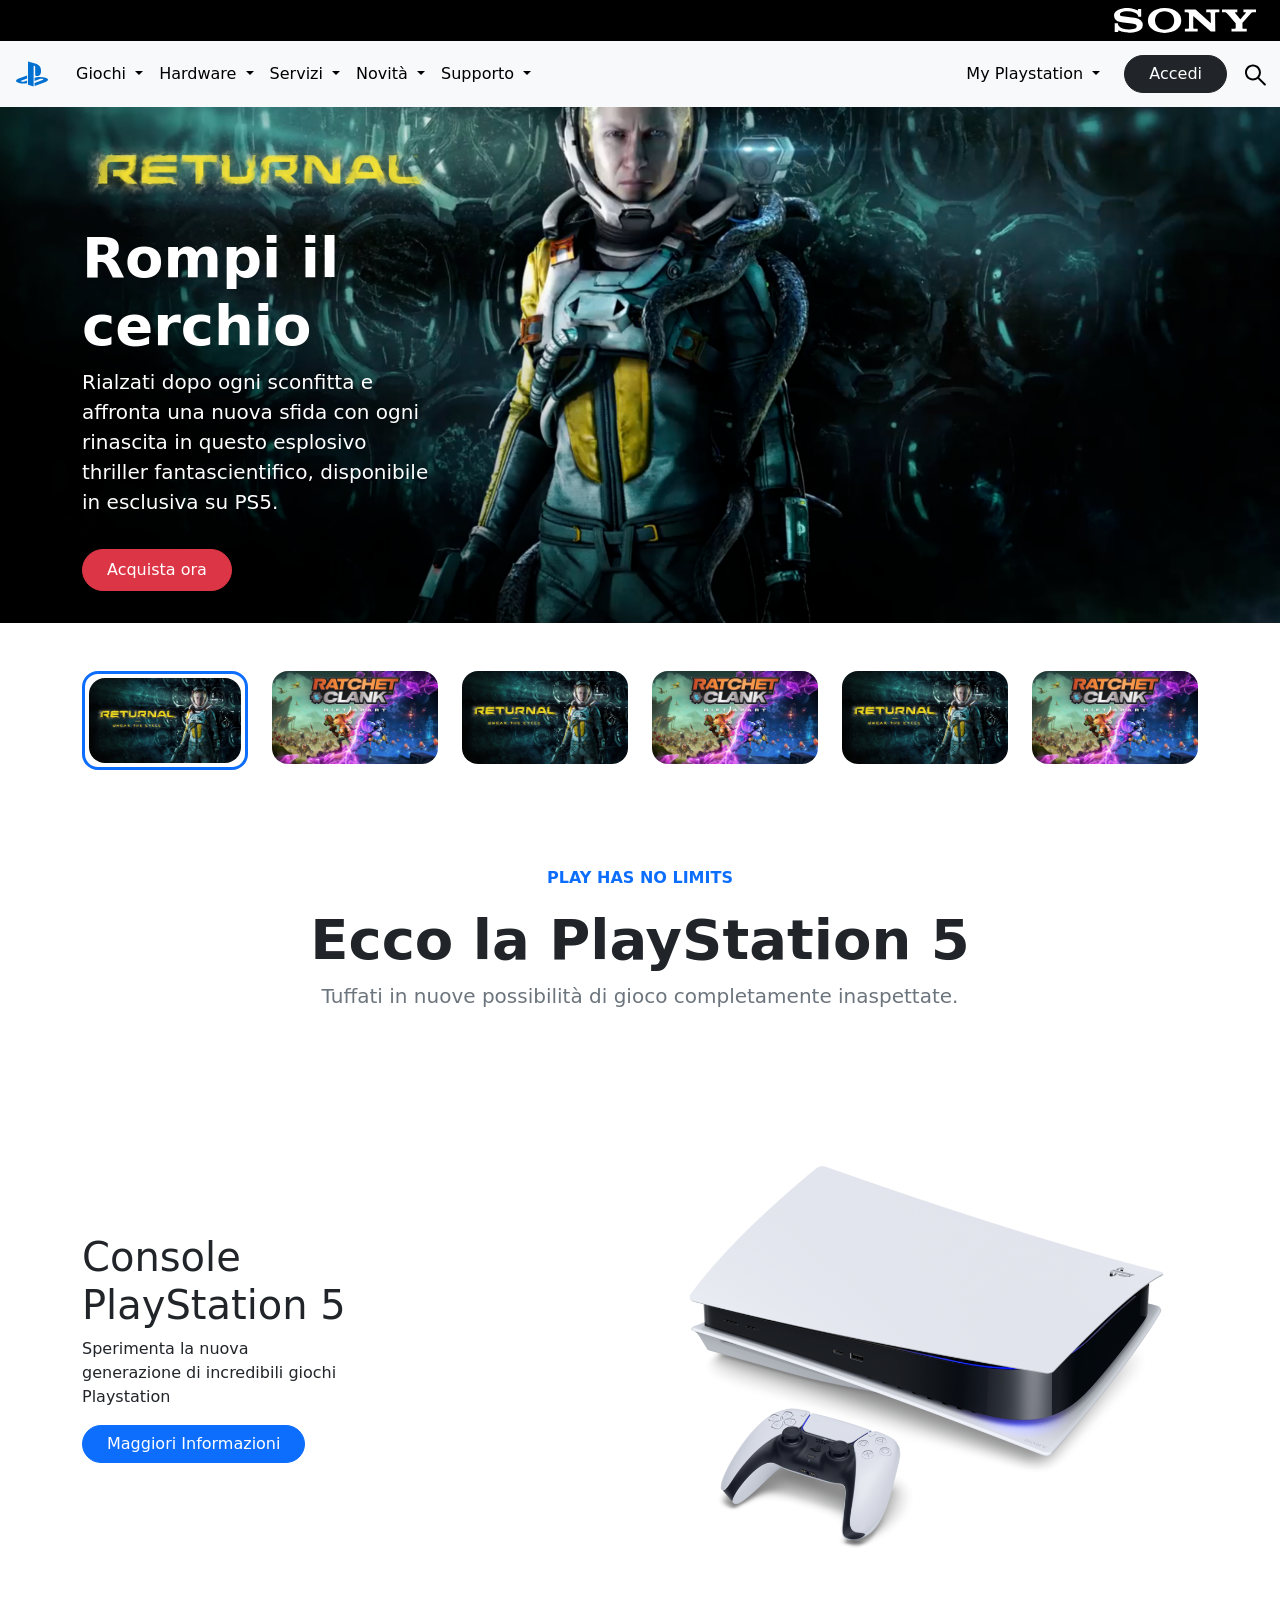
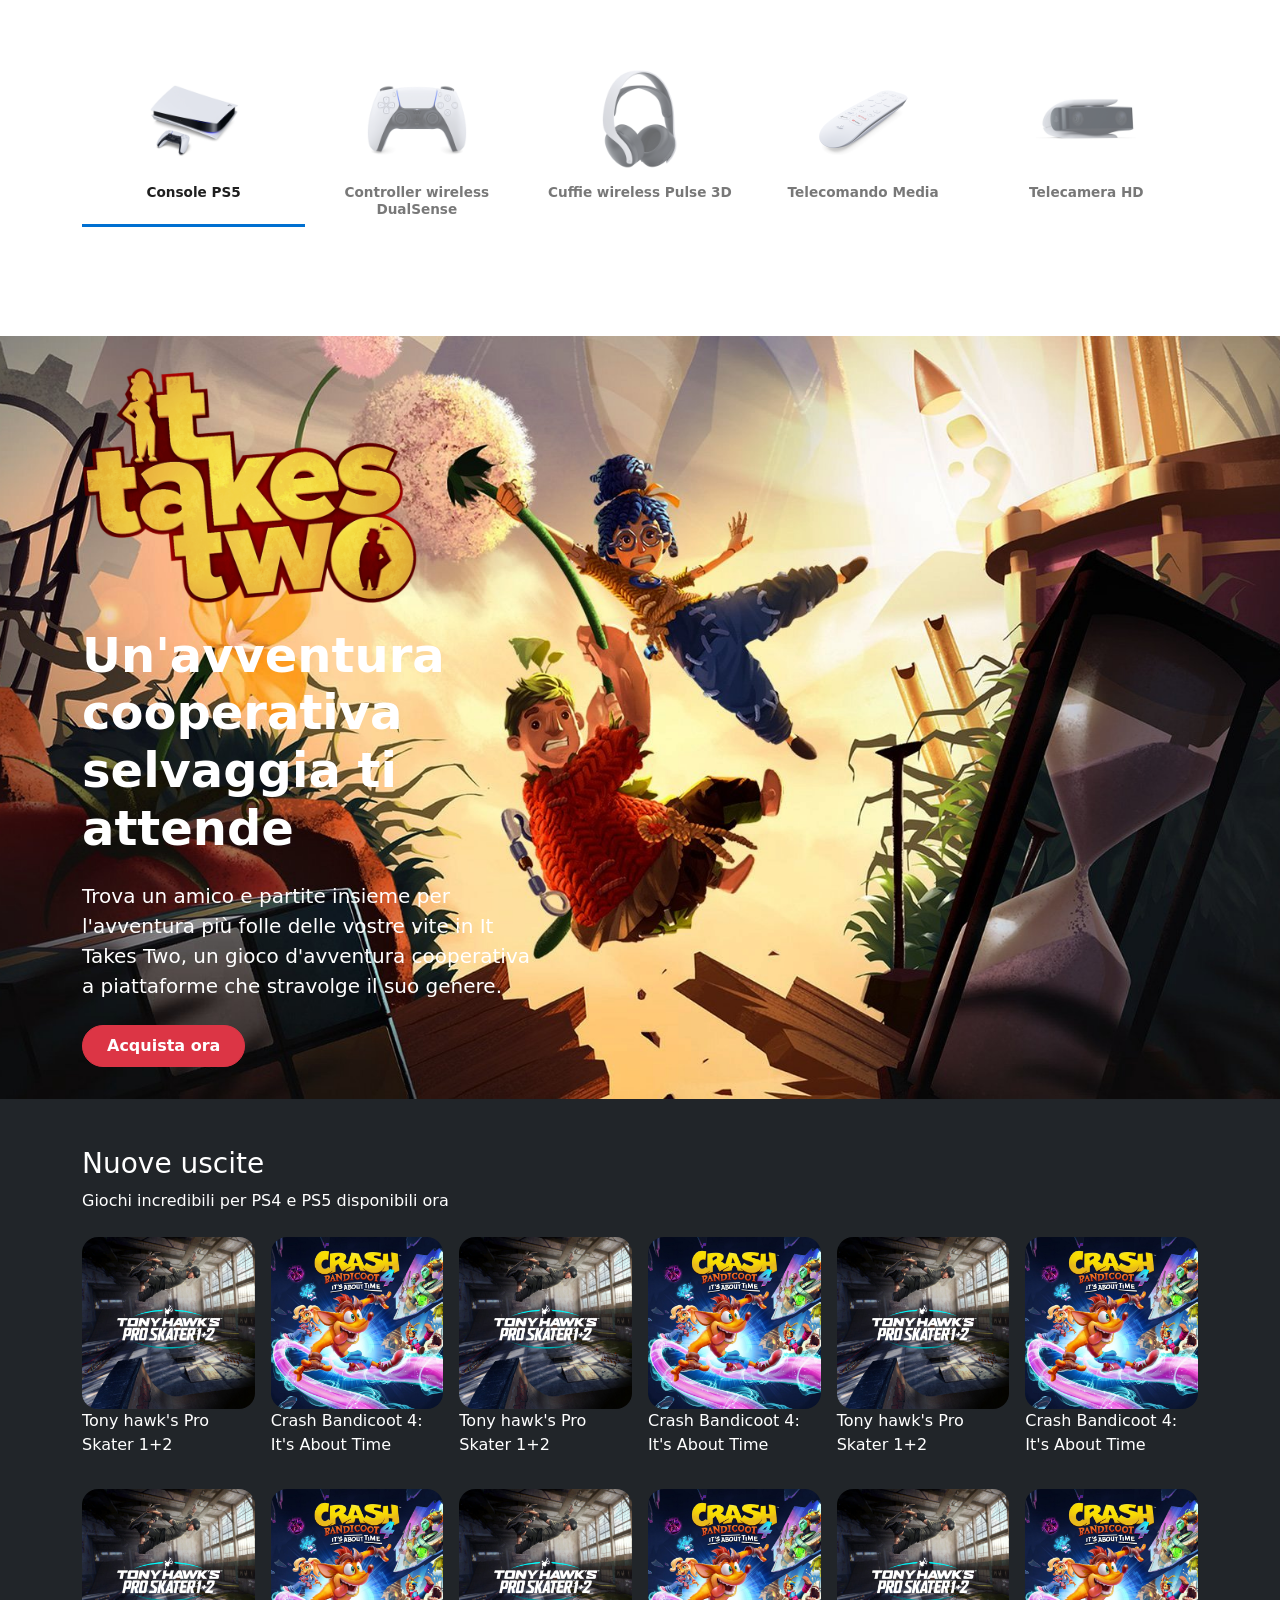
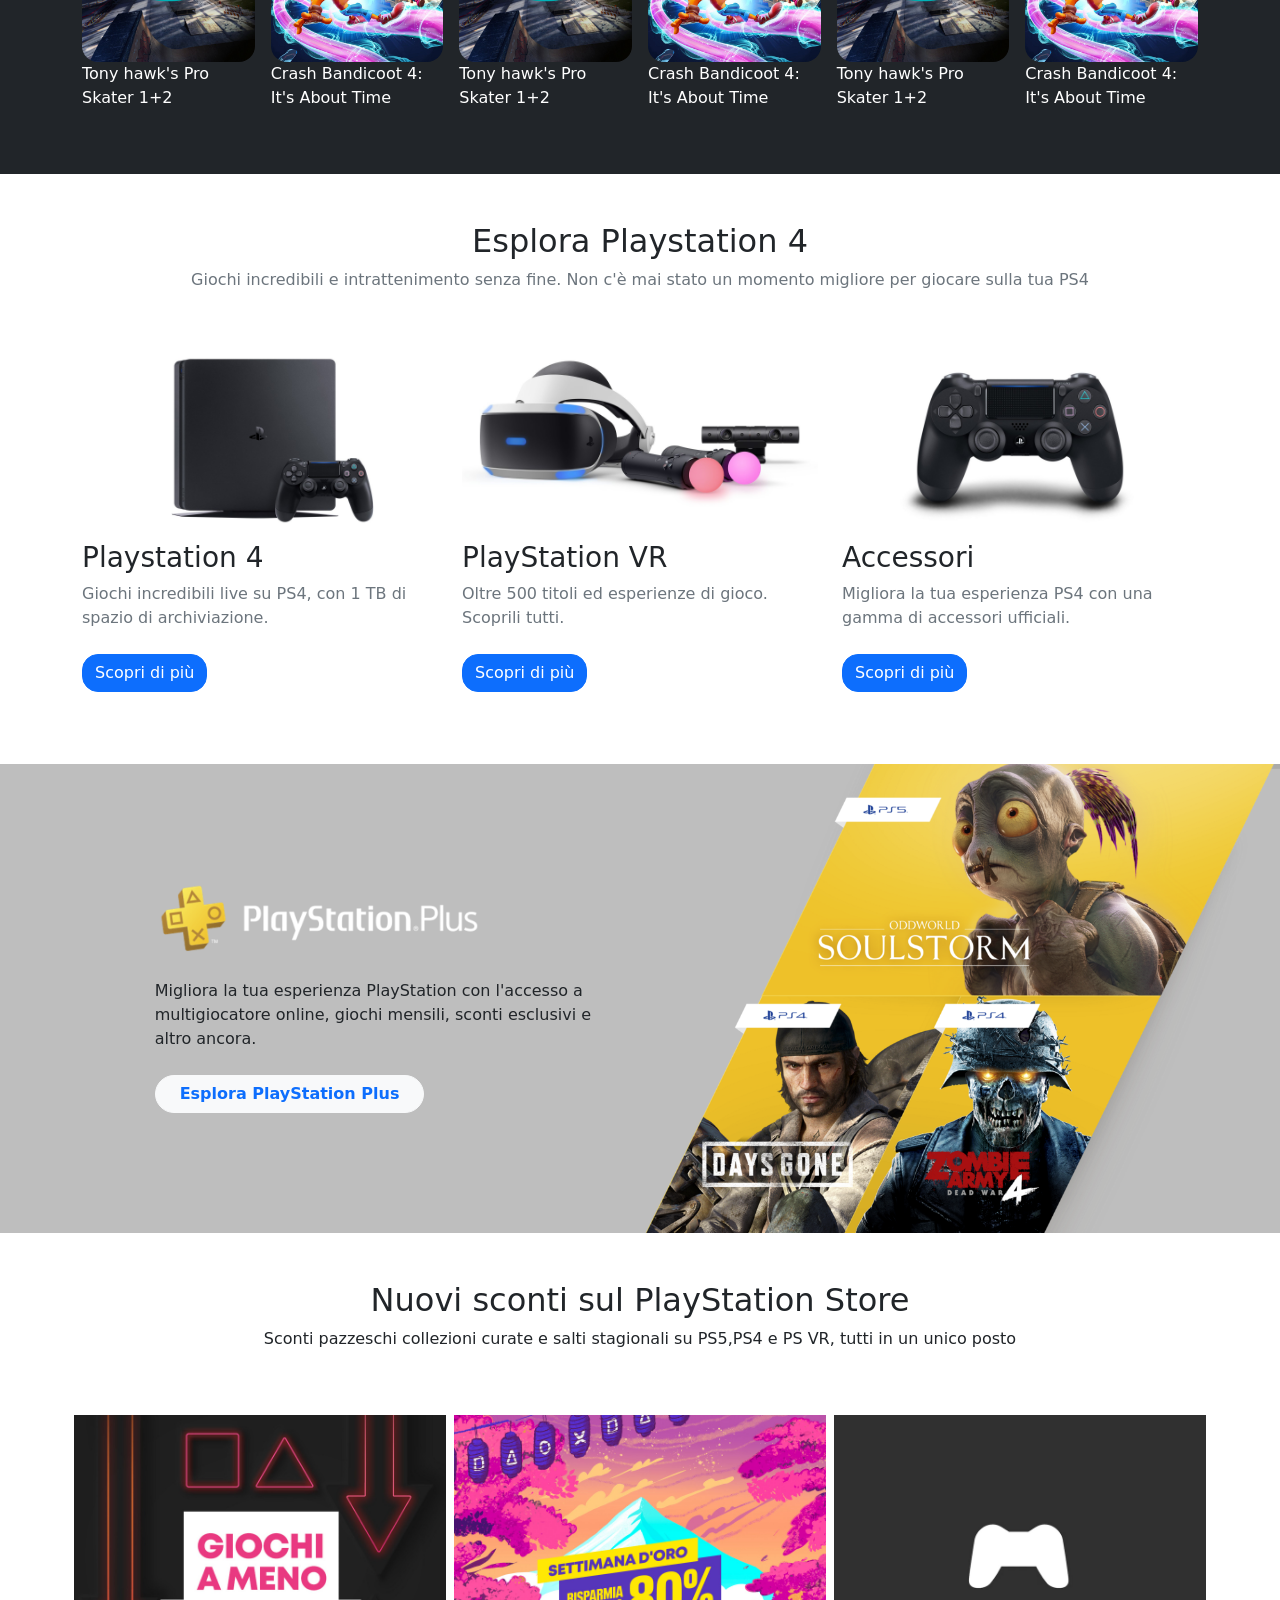
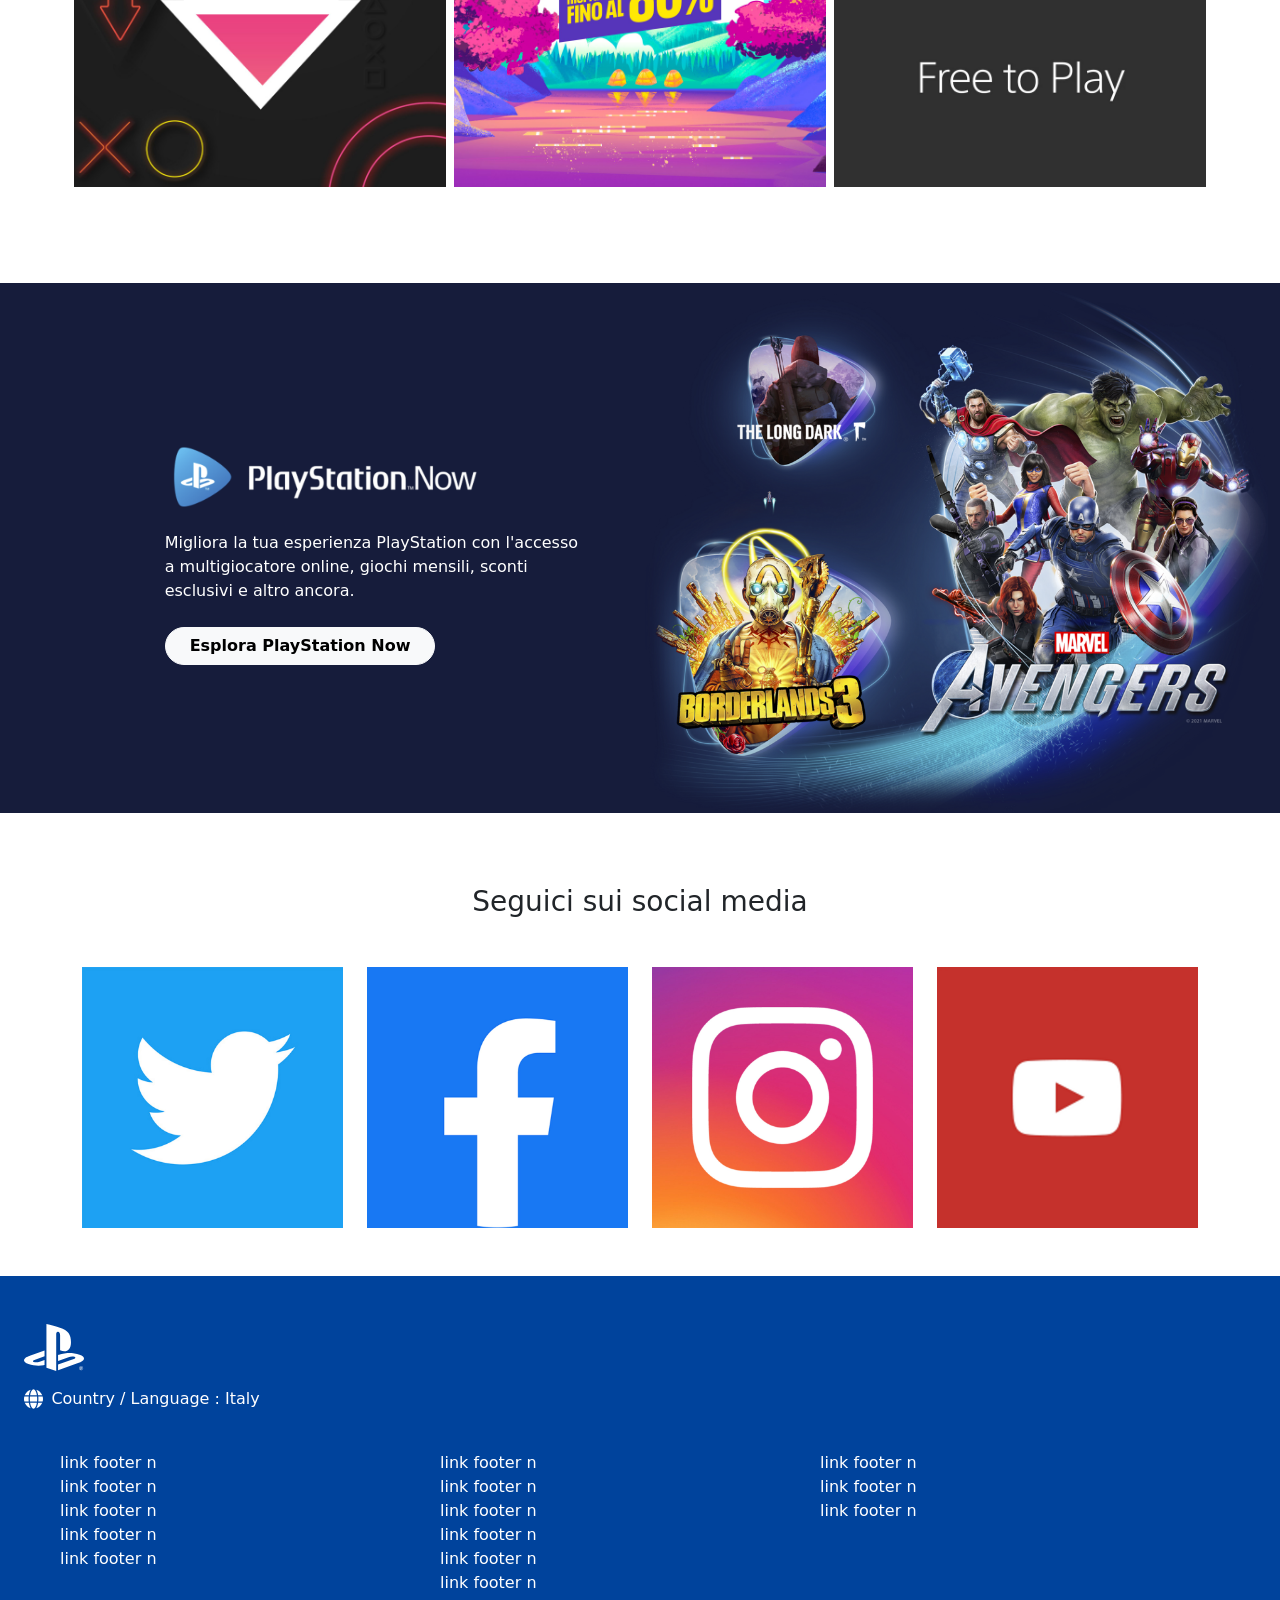
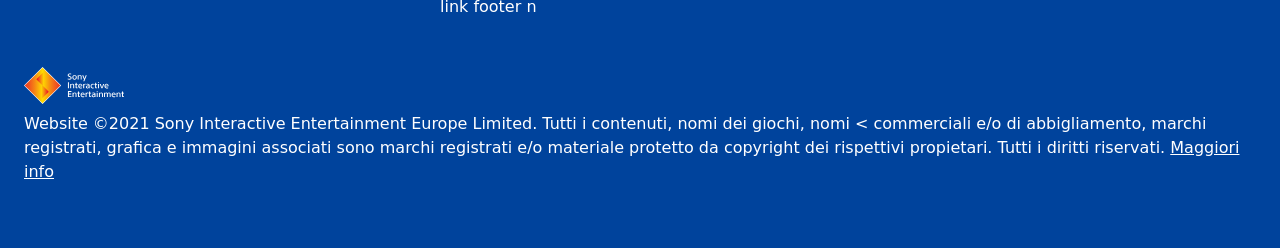
==== index.html @ 46d1382c "add hover effects" ====
<!DOCTYPE html>
<html lang="en">

<head>
    <meta charset="UTF-8">
    <meta name="viewport" content="width=device-width, initial-scale=1.0">
    <title>Playstation</title>

    <link href="https://cdn.jsdelivr.net/npm/bootstrap@5.3.8/dist/css/bootstrap.min.css" rel="stylesheet"
        integrity="sha384-sRIl4kxILFvY47J16cr9ZwB07vP4J8+LH7qKQnuqkuIAvNWLzeN8tE5YBujZqJLB" crossorigin="anonymous">
    <link rel="stylesheet" href="https://cdn.jsdelivr.net/npm/bootstrap-icons@1.13.1/font/bootstrap-icons.min.css">
    <link rel="stylesheet" href="./style.css">
</head>


<header>

    <!--Sony black logo bar -->
    <div class="bg-black d-flex justify-content-end py-2 px-4 ">
        <img src="./img/sony_logo.svg" class="img-fluid" style="height:25px" alt="Sony logo">
    </div>

    <!-- NavBar  -->
    <nav class="navbar navbar-expand-lg bg-body-tertiary">
        <div class="container-fluid">
            <a class="navbar-brand" href="#">
                <img src="./img/play_logo.svg" class="img-fluid" alt="Play logo" style="height: 40px;" />
            </a>

            <button class="navbar-toggler" type="button" data-bs-toggle="collapse" data-bs-target="#navbarScroll"
                aria-controls="navbarScroll" aria-expanded="false" aria-label="Toggle navigation">
                <span class="navbar-toggler-icon"></span>
            </button>

            <div class="collapse navbar-collapse" id="navbarScroll">
                <ul class="navbar-nav me-auto my-2 my-lg-0 navbar-nav-scroll" style="--bs-scroll-height: 100px;">

                    <li class="nav-item dropdown">
                        <a class="nav-link dropdown-toggle text-black" href="#" role="button" data-bs-toggle="dropdown">
                            Giochi
                        </a>
                        <ul class="dropdown-menu">
                            <li><a class="dropdown-item" href="#">Action</a></li>
                            <li><a class="dropdown-item" href="#">Adventure</a></li>
                            <li>
                                <hr class="dropdown-divider">
                            </li>
                            <li><a class="dropdown-item" href="#">Vedi tutti</a></li>
                        </ul>
                    </li>

                    <li class="nav-item dropdown">
                        <a class="nav-link dropdown-toggle text-black" href="#" role="button" data-bs-toggle="dropdown">
                            Hardware
                        </a>
                        <ul class="dropdown-menu">
                            <li><a class="dropdown-item" href="#">Console</a></li>
                            <li><a class="dropdown-item" href="#">Controller</a></li>
                        </ul>
                    </li>

                    <li class="nav-item dropdown">
                        <a class="nav-link dropdown-toggle text-black" href="#" role="button" data-bs-toggle="dropdown">
                            Servizi
                        </a>
                        <ul class="dropdown-menu">
                            <li><a class="dropdown-item" href="#">PS Plus</a></li>
                        </ul>
                    </li>

                    <li class="nav-item dropdown">
                        <a class="nav-link dropdown-toggle text-black" href="#" role="button" data-bs-toggle="dropdown">
                            Novità
                        </a>
                        <ul class="dropdown-menu">
                            <li><a class="dropdown-item" href="#">Ultimi annunci</a></li>
                        </ul>
                    </li>

                    <li class="nav-item dropdown">
                        <a class="nav-link dropdown-toggle text-black" href="#" role="button" data-bs-toggle="dropdown">
                            Supporto
                        </a>
                        <ul class="dropdown-menu">
                            <li><a class="dropdown-item" href="#">Assistenza</a></li>
                        </ul>
                    </li>
                </ul>

                <div class="d-flex align-items-center">
                    <div class="nav-item dropdown d-none d-lg-block me-3">
                        <a class="nav-link dropdown-toggle text-black" href="#" role="button" data-bs-toggle="dropdown">
                            My Playstation
                        </a>
                        <ul class="dropdown-menu">
                            <li><a class="dropdown-item" href="#">Profilo</a></li>
                            <li><a class="dropdown-item" href="#">Trofei</a></li>
                        </ul>
                    </div>

                    <button class="btn btn-dark mx-2 rounded-pill px-4" type="button">Accedi</button>
                    <img src="./img/lens.svg" alt="Cerca" style="height: 25px; cursor: pointer;" class="ms-2">
                </div>
            </div>
        </div>
    </nav>
    <!-- NavEnd -->

</header>
<!-- first jumbo -->
<main>
    <section class="returnal-container d-flex align-items-center">
        <div class="container">
            <div class="row">
                <div class="col-12 col-md-6 col-lg-4 hero-content text-white">
                    <img src="./img/returnal-hero-banner-logo.png" class="img-fluid mb-4" alt="returnal logo">
                    <h1 class="display-4 fw-bold">Rompi il cerchio</h1>
                    <p class="lead">
                        Rialzati dopo ogni sconfitta e affronta una nuova sfida con ogni rinascita
                        in questo esplosivo thriller fantascientifico, disponibile in esclusiva su PS5.
                    </p>
                    <button type="button" class="btn btn-danger rounded-pill px-4 py-2 mt-3">Acquista ora</button>
                </div>
            </div>
        </div>
    </section>
</main>

<!-- first jumbo end -->

<!-- first grid -->

<div class="container my-5">
    <div class="row g-4 first-grid">

        <div class="col-6 col-sm-4 col-lg-2 ">
            <div class="card h-100 border-3 rounded-4 p-1 border-primary">
                <img src="./img/returnal-listing-thumb-01-ps5.jpg" class="card-img-top rounded-4" alt="game">
            </div>
        </div>

        <div class="col-6 col-sm-4 col-lg-2">
            <div class="card h-100 border-0">
                <img src="./img/ratchet-and-clank-rift-apart-keyart.jpg" class="card-img-top rounded-4" alt="game">
            </div>
        </div>

        <div class="col-6 col-sm-4 col-lg-2">
            <div class="card h-100 border-0">
                <img src="./img/returnal-listing-thumb-01-ps5.jpg" class="card-img-top rounded-4" alt="game">
            </div>
        </div>

        <div class="col-6 col-sm-4 col-lg-2">
            <div class="card h-100 border-0">
                <img src="./img/ratchet-and-clank-rift-apart-keyart.jpg" class="card-img-top rounded-4" alt="game">
            </div>
        </div>

        <div class="col-6 col-sm-4 col-lg-2">
            <div class="card h-100 border-0">
                <img src="./img/returnal-listing-thumb-01-ps5.jpg" class="card-img-top rounded-4" alt="game">
            </div>
        </div>

        <div class="col-6 col-sm-4 col-lg-2">
            <div class="card h-100 border-0">
                <img src="./img/ratchet-and-clank-rift-apart-keyart.jpg" class="card-img-top rounded-4" alt="game">
            </div>
        </div>

    </div>
</div>
<!-- first grid end -->


<!-- Playstation description section start -->

<section class="py-5">
    <div class="container d-flex flex-column align-items-center text-center">

        <span class="playstation-text text-primary fw-bold tracking-widest">
            PLAY HAS NO LIMITS
        </span>

        <h1 class="display-4 fw-bold mt-3">
            Ecco la PlayStation 5
        </h1>

        <p class="text-secondary lead">
            Tuffati in nuove possibilità di gioco completamente inaspettate.
        </p>

    </div>



    <div class="container my-5">
        <div class="row align-items-center">

            <div class="col-12 col-lg-6">
                <h1>Console <br class="d-none d-lg-block"> PlayStation 5</h1>

                <p class="mb-3">Sperimenta la nuova <br class="d-none d-lg-block"> generazione di incredibili giochi <br
                        class="d-none d-lg-block"> Playstation</p>

                <a class="btn btn-primary rounded-pill px-4" href="#" role="button">
                    Maggiori Informazioni
                </a>
            </div>

            <div class="col-12 col-lg-6 ">
                <img src="./img/playstation-5-thumb.png" class="img-fluid" alt="PS5 Console">
            </div>
        </div>

        <div class="container my-5">
            <div class="row row-cols-lg-5 align-item-end g-4">

                <div class="playstation-product col-4 col-md col-lg active h-100">
                    <img src="./img/playstation-5-thumb.png"class="img-fluid"  alt="PS5">
                    <div class="card-body">
                        <h5>Console PS5</h5>
                    </div>
                </div>

                <div class="playstation-product col-4 col-md  col-lg h-100">
                    <img src="./img/joypad-thumb.png" class="img-fluid" alt="DualSense">
                    <div class="card-body">
                        <h5>Controller wireless DualSense</h5>
                    </div>
                </div>

                <div class="playstation-product col-4 col-md  col-lg h-100">
                    <img src="./img/headset-thumb.png" class="img-fluid" alt="Pulse 3D">
                    <div class="card-body">
                        <h5>Cuffie wireless Pulse 3D</h5>
                    </div>
                </div>

                <div class="playstation-product col-4 col-md col-lg h-100">
                    <img src="./img/remote-thumb.png" class="img-fluid" alt="Media Remote">
                    <div class="card-body">
                        <h5>Telecomando Media</h5>
                    </div>
                </div>

                <div class="playstation-product col-4 col-md col-lg h-100">
                    <img src="./img/camera-thumb.jpg" class="img-fluid" alt="HD Camera">
                    <div class="card-body">
                        <h5>Telecamera HD</h5>
                    </div>
                </div>

            </div>
        </div>

    </div>
</section>

<!-- playstation description end -->

<!-- second jumbo -->

<section class="container-takes-two d-flex align-items-center">
    <div class="container">
        <div class="row">
            <div class="col-12 col-md-6 col-lg-5 text-white">
                <img src="./img/it-takes-two-logo.png" class="img-fluid mb-4 w-75" alt="It Takes Two Logo">

                <h1 class="display-5 fw-bold">Un'avventura cooperativa selvaggia ti attende</h1>

                <p class="lead my-4">
                    Trova un amico e partite insieme per l'avventura più folle delle vostre vite in
                    <strong>It Takes Two</strong>, un gioco d'avventura cooperativa a piattaforme
                    che stravolge il suo genere.
                </p>

                <button type="button" class="btn btn-danger rounded-pill px-4 py-2 fw-bold">
                    Acquista ora
                </button>
            </div>
        </div>
    </div>
</section>


<!-- new release -->
<div class="container-fluid bg-dark text-white py-5">
    <div class="container">
        <div class="new-releases mb-4">
            <h3>Nuove uscite</h3>
            <p>Giochi incredibili per PS4 e PS5 disponibili ora</p>
        </div>

        <div class="row g-3">

            <div class="col-4 col-lg-2">
                <div class="card bg-transparent border-0 h-100 new-release">
                    <img src="./img/tony-hawks-pro-skater-1-2-store-art.jpg" class="card-img-top rounded-4" alt="game">
                    <p class="new-release-text text-white">Tony hawk's Pro Skater 1+2</p>
                </div>
            </div>

            <div class="col-4 col-lg-2">
                <div class="card bg-transparent border-0 h-100 new-release">
                    <img src="./img/crash-bandicoot-4-its-about-time-store-art.jpg" class="card-img-top rounded-4"
                        alt="game">
                    <p class="new-release-text text-white">Crash Bandicoot 4: It's About Time</p>
                </div>
            </div>

            <div class="col-4 col-lg-2">
                <div class="card bg-transparent border-0 h-100 new-release ">
                    <img src="./img/tony-hawks-pro-skater-1-2-store-art.jpg" class="card-img-top rounded-4" alt="game">
                    <p class="new-release-text text-white">Tony hawk's Pro Skater 1+2</p>
                </div>
            </div>


            <div class="col-4 col-lg-2">
                <div class="card bg-transparent border-0 h-100 new-release">
                    <img src="./img/crash-bandicoot-4-its-about-time-store-art.jpg" class="card-img-top rounded-4"
                        alt="game">
                    <p class="new-release-text text-white">Crash Bandicoot 4: It's About Time</p>
                </div>
            </div>


            <div class="col-4 col-lg-2">
                <div class="card bg-transparent border-0 h-100 new-release">
                    <img src="./img/tony-hawks-pro-skater-1-2-store-art.jpg" class="card-img-top rounded-4" alt="game">
                    <p class="new-release-text text-white">Tony hawk's Pro Skater 1+2</p>
                </div>
            </div>


            <div class="col-4 col-lg-2">
                <div class="card bg-transparent border-0 h-100 new-release">
                    <img src="./img/crash-bandicoot-4-its-about-time-store-art.jpg" class="card-img-top rounded-4"
                        alt="game">
                    <p class="new-release-text text-white">Crash Bandicoot 4: It's About Time</p>
                </div>
            </div>

            <div class="col-4 col-lg-2">
                <div class="card bg-transparent border-0 h-100 new-release">
                    <img src="./img/tony-hawks-pro-skater-1-2-store-art.jpg" class="card-img-top rounded-4" alt="game">
                    <p class="new-release-text text-white">Tony hawk's Pro Skater 1+2</p>
                </div>
            </div>


            <div class="col-4 col-lg-2">
                <div class="card bg-transparent border-0 h-100 new-release">
                    <img src="./img/crash-bandicoot-4-its-about-time-store-art.jpg" class="card-img-top rounded-4"
                        alt="game">
                    <p class="new-release-text text-white">Crash Bandicoot 4: It's About Time</p>
                </div>
            </div>

            <div class="col-4 col-lg-2">
                <div class="card bg-transparent border-0 h-100 new-release">
                    <img src="./img/tony-hawks-pro-skater-1-2-store-art.jpg" class="card-img-top rounded-4" alt="game">
                    <p class="new-release-text text-white">Tony hawk's Pro Skater 1+2</p>
                </div>
            </div>

            <div class="col-4 col-lg-2">
                <div class="card bg-transparent border-0 h-100 new-release">
                    <img src="./img/crash-bandicoot-4-its-about-time-store-art.jpg" class="card-img-top rounded-4"
                        alt="game">
                    <p class="new-release-text text-white">Crash Bandicoot 4: It's About Time</p>
                </div>
            </div>

            <div class="col-4 col-lg-2">
                <div class="card bg-transparent border-0 h-100 new-release">
                    <img src="./img/tony-hawks-pro-skater-1-2-store-art.jpg" class="card-img-top rounded-4" alt="game">
                    <p class="new-release-text text-white">Tony hawk's Pro Skater 1+2</p>
                </div>
            </div>

            <div class="col-4 col-lg-2">
                <div class="card bg-transparent border-0 h-100 new-release">
                    <img src="./img/crash-bandicoot-4-its-about-time-store-art.jpg" class="card-img-top rounded-4"
                        alt="game">
                    <p class="new-release-text text-white">Crash Bandicoot 4: It's About Time</p>
                </div>
            </div>

        </div>
    </div>
</div>
<!-- new release end -->


<!-- explore playstation section start -->
<section>

    <div class="container text-center my-5">

        <div class="explore-playstation mb-3">

            <h2>Esplora Playstation 4</h2>

            <p class="text-secondary mx-auto mb-5" ;>Giochi incredibili e intrattenimento senza fine.
                Non c'è mai stato un momento migliore per giocare sulla tua PS4
            </p>

            <div class="row justify-content-center">
                <div class="col-12 col-md-4 col-lg-4">

                    <img src="./img/ps4-slim-homepage-image-block.jpg" alt="ps4">

                    <div class="text-title text-start">
                        <h3>Playstation 4</h3>
                        <div p class=" text-secondary">

                            Giochi incredibili live su PS4, con 1 TB di spazio di archiviazione.
                            <button type="button" class="btn btn-primary rounded-4 my-4 d-block">
                                Scopri di più
                            </button>
                        </div>
                    </div>
                </div>


                <div class="col-12 col-md-4 col-lg-4">

                    <img src="./img/double11-202010-tw-psvr.jpg" alt="ps4">

                    <div class="text-title text-start">

                        <h3>PlayStation VR</h3>

                        <div p class=" text-secondary">

                            Oltre 500 titoli ed esperienze di gioco. <br> Scoprili tutti.
                            <button type="button" class="btn btn-primary rounded-4 my-4 d-block">
                                Scopri di più
                            </button>
                        </div>
                    </div>
                </div>

                <div class="col-12 col-md-4 col-lg-4">

                    <img src="./img/dualshock-4-listing-thumb.jpg" alt="ps4">

                    <div class="text-title text-start ">
                        <h3>Accessori</h3>
                        <div p class=" text-secondary">

                            Migliora la tua esperienza PS4 con una gamma di accessori ufficiali.
                            <button type="button" class="btn btn-primary rounded-4 my-4 d-block">
                                Scopri di più
                            </button>
                        </div>
                    </div>
                </div>
            </div>
        </div>
    </div>

</section>
<!-- explore playstation section end -->


<!-- playstation plus section -->
<section>
    <div class="container-fluid ps-plus-banner g-0">
        <div class="row align-items-center g-0">

            <div class="col-12 col-md-4 col-lg-5 offset-lg-1 p-5">
                <img src="./img/ps-plus-logo.png" alt="PS Plus" class="mb-4 w-75">
                <p class="mb-4">Migliora la tua esperienza PlayStation con l'accesso a multigiocatore online, giochi
                    mensili, sconti esclusivi e altro ancora.</p>
                <a href="#" class="btn btn-light rounded-pill px-4 text-primary fw-bold">Esplora PlayStation
                    Plus</a>
            </div>

            <div class="col-md col-lg-6 d-none d-md-block d-lg-block text-end">
                <img src="./img/ps-plus-april-monthly-games-featured-image-block.png" alt="Games Collage"
                    class="img-ps-plus">
            </div>

        </div>
    </div>
</section>
<!-- playstation plus section end -->


<!-- discount and playstation now section -->

<div class="container playstation-store my-5">
    <div class="row align-items-center text-center">
        <h2>Nuovi sconti sul PlayStation Store</h2>
        <p class=" ">Sconti pazzeschi collezioni curate e salti stagionali su PS5,PS4 e PS VR, tutti in un unico
            posto</p>

        <div class="col-12 col-md-4 col-lg-4 g-2 my-5">
            <img src="./img/playstation-store-games-under-20-spotlight.jpg" alt="">
        </div>
        <div class="col-12 col-md-4 col-lg-4 g-2 my-5">
            <img src="./img/playstation-store-golden-week-sale-spotlight.jpg" alt="">
        </div>
        <div class="col-12 col-md-4 col-lg-4 g-2 my-5">
            <img src="./img/playstation-store-free-to-play-spotlight.png" alt="">
        </div>
    </div>
</div>

<div class="container-fluid play-now">
    <section>
        <div class="container-fluid g-0">
            <div class="row align-items-center g-0">

                <div class="col-12  col-md-4 col-lg-5 offset-lg-1 p-5 text-white">
                    <img src="./img/ps-now-logo-two-column.png" alt="PS Plus" class="mb-4 w-75">
                    <p class="mb-4">Migliora la tua esperienza PlayStation con l'accesso a multigiocatore online,
                        giochi mensili, sconti esclusivi e altro ancora.</p>
                    <a href="#" class="btn btn-light rounded-pill px-4 text-primary fw-bold text-black">Esplora
                        PlayStation Now</a>
                </div>

                <div class=" col-md col-lg-6 d-none d-md-block d-lg-block text-end">
                    <img src="./img/ps-now-april-featured-image-block.png" alt="Games Collage" class="img-ps-plus">
                </div>

            </div>
        </div>
    </section>
</div>
<!-- discount and playstation now section end -->


<!-- social contacts -->


<div class="container contacts">
    <section>
        <div class="row align-items-center text-center my-5 g-4">
            <h3 class="mb-4">Seguici sui social media</h3>

            <div class="col-3 social-icon">
                <a href="https://twitter.com/playstation" target="_blank" class="social-btn">
                    <img src="./img/twitter.jpg" alt="Twitter" class="img-fluid">
                </a>
            </div>

            <div class="col-3 social-icon">
                <a href="https://facebook.com/playstation" target="_blank" class="social-btn">
                    <img src="./img/facebook.jpg" alt="Facebook" class="img-fluid">
                </a>
            </div>

            <div class="col-3 social-icon">
                <a href="https://instagram.com/playstation" target="_blank" class="social-btn">
                    <img src="./img/instagram.jpg" alt="Instagram" class="img-fluid">
                </a>
            </div>

            <div class="col-3 social-icon ">
                <a href="https://youtube.com/playstation" target="_blank" class="social-btn">
                    <img src="./img/youtube.png" alt="Youtube" class="img-fluid">
                </a>
            </div>
        </div>
    </section>
</div>
<!-- social contacts end -->
</main>


<!-- footer start -->
<footer>

    <div class="container-fluid footer py-5 ps-4">

        <img class="footer.logo" src="./img/ps-footer.svg" alt="logo">

        <div class="d-flex align-items-center mt-3">
            <img src="./img/language-globe.svg" class="global-language" alt="" style="height: 20px;">
            <span class="language ms-2 text-white">Country / Language : Italy</span>
        </div>

        <div class="container mt-4 mx-4 ">
            <div class="row">
                <div class="col-12 col-md-4 text-white footer-link mt-3">

                    <a href="http://" target="_blank" rel="noopener noreferrer" class="d-block">link footer n</a>
                    <a href="http://" target="_blank" rel="noopener noreferrer" class="d-block">link footer n</a>
                    <a href="http://" target="_blank" rel="noopener noreferrer" class="d-block">link footer n</a>
                    <a href="http://" target="_blank" rel="noopener noreferrer" class="d-block">link footer n</a>
                    <a href="http://" target="_blank" rel="noopener noreferrer" class="d-block">link footer n</a>
                </div>
                <div class="col-12 col-md-4 text-white footer-link mt-3">

                    <a href="http://" target="_blank" rel="noopener noreferrer" class="d-block">link footer n</a>
                    <a href="http://" target="_blank" rel="noopener noreferrer" class="d-block">link footer n</a>
                    <a href="http://" target="_blank" rel="noopener noreferrer" class="d-block">link footer n</a>
                    <a href="http://" target="_blank" rel="noopener noreferrer" class="d-block">link footer n</a>
                    <a href="http://" target="_blank" rel="noopener noreferrer" class="d-block">link footer n</a>
                    <a href="http://" target="_blank" rel="noopener noreferrer" class="d-block">link footer n</a>
                    <a href="http://" target="_blank" rel="noopener noreferrer" class="d-block">link footer n</a>



                </div>
                <div class="col-12 col-md-4 text-white footer-link mt-3">

                    <a href="http://" target="_blank" rel="noopener noreferrer" class="d-block">link footer n</a>
                    <a href="http://" target="_blank" rel="noopener noreferrer" class="d-block">link footer n</a>
                    <a href="http://" target="_blank" rel="noopener noreferrer" class="d-block">link footer n</a>

                </div>
            </div>
        </div>

        <img src="./img/sie-logo.svg" alt="Sony Logo" class="sony-logo  mt-5">
        <p class="legal-info text-white mt-2 ">Website &copy;2021 Sony Interactive Entertainment Europe Limited. Tutti i
            contenuti, nomi dei giochi, nomi < commerciali e/o di abbigliamento, marchi registrati, grafica e immagini
                associati sono marchi registrati e/o materiale protetto da copyright dei rispettivi propietari. Tutti i
                diritti riservati. <a href="http://" target="_blank" rel="noopener noreferrer" class="text-white">
                Maggiori info</a></p>
    </div>


</footer>
<!-- footer end -->




</div>

</div>


<script src="https://cdn.jsdelivr.net/npm/bootstrap@5.3.8/dist/js/bootstrap.bundle.min.js"
    integrity="sha384-FKyoEForCGlyvwx9Hj09JcYn3nv7wiPVlz7YYwJrWVcXK/BmnVDxM+D2scQbITxI"
    crossorigin="anonymous"></script>
</body>

</html>
---- style.css ----
* {
  margin: 0;
  padding: 0;
  box-sizing: border-box;
}

img {
  display: block;
  max-width: 100%;
  height: auto;
}

.hero-text {
  color: white;
  font-family: sans-serif;
  font-size: 12px
}

.playstation-product {
  text-align: center;
  padding-bottom: 15px;
  opacity: 0.6;
}


.playstation-product img {
  max-width: 100px;
  height: auto;
  margin: 0 auto 15px auto;
}

.playstation-product h5 {
  font-size: 0.85rem;
  color: #1f1f1f;
  font-weight: 600;
}

.playstation-product.active {
  border-bottom: 3px solid #0070d1;
  opacity: 1;
}



.ps-plus-banner {
    background-color: #bebebe;
    display:block; 
}


.play-now {
  background-color: rgb(22, 28, 59);
}

.footer {

  background-color: rgb(0, 67, 156);
}



.footer-link {

  a {
    text-decoration: none !important;
    color: inherit  !important;     
}

}


.sony-logo {

  max-width: 100px;
}

.returnal-container {

    min-height: 50vh; 
    background-image: url('./img/jumbo-bg.png');
    background-size: cover;
    background-position: center top;
    background-repeat: no-repeat;
    padding: 2rem 0;
}


.container-takes-two {
    min-height: 50vh;
    background-image: url('./img/it-takes-two-hero-banner-desktop.jpg');
    background-size: cover;
    background-position: center;
    background-repeat: no-repeat;
    padding: 2rem 0;
}

/* hover effects */


.first-grid .card {
    transition: transform 0.3s ease, box-shadow 0.3s ease, border-color 0.3s ease;
    cursor: pointer;
 
}

.first-grid .card:hover {
    transform: translateY(-10px);
    
}


.playstation-product{

   transition: transform 0.3s ease, box-shadow 0.3s ease, border-color 0.3s ease;

}

.playstation-product:hover {

    transform: translateY(-10px);
    
}


.new-release {

  transition: transform 0.3s ease, box-shadow 0.3s ease, border-color 0.3s ease;
}

.new-release:hover {

  transform: translateY(-10px);

}


.social-icon {

  transition: transform 0.3s ease, box-shadow 0.3s ease, border-color 0.3s ease;
}

.social-icon:hover {

  transform: translateY(-10px);

}
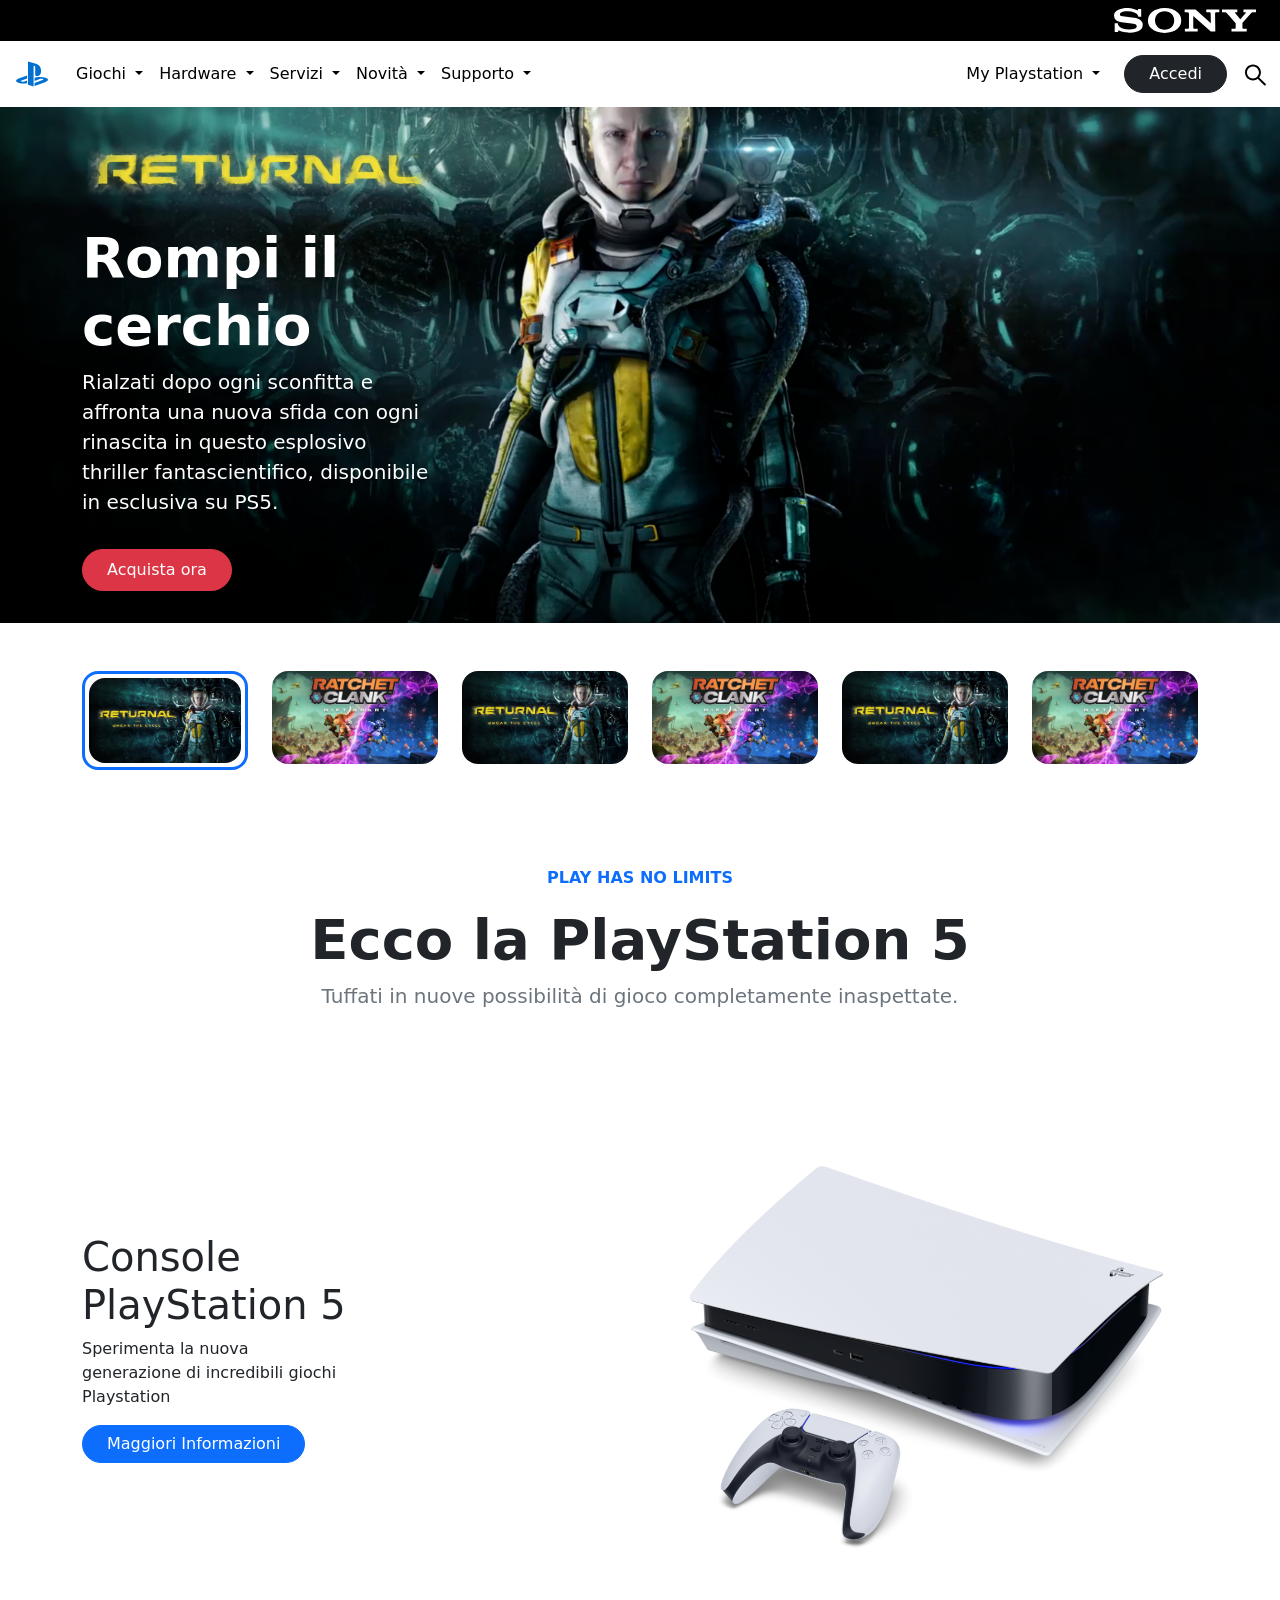
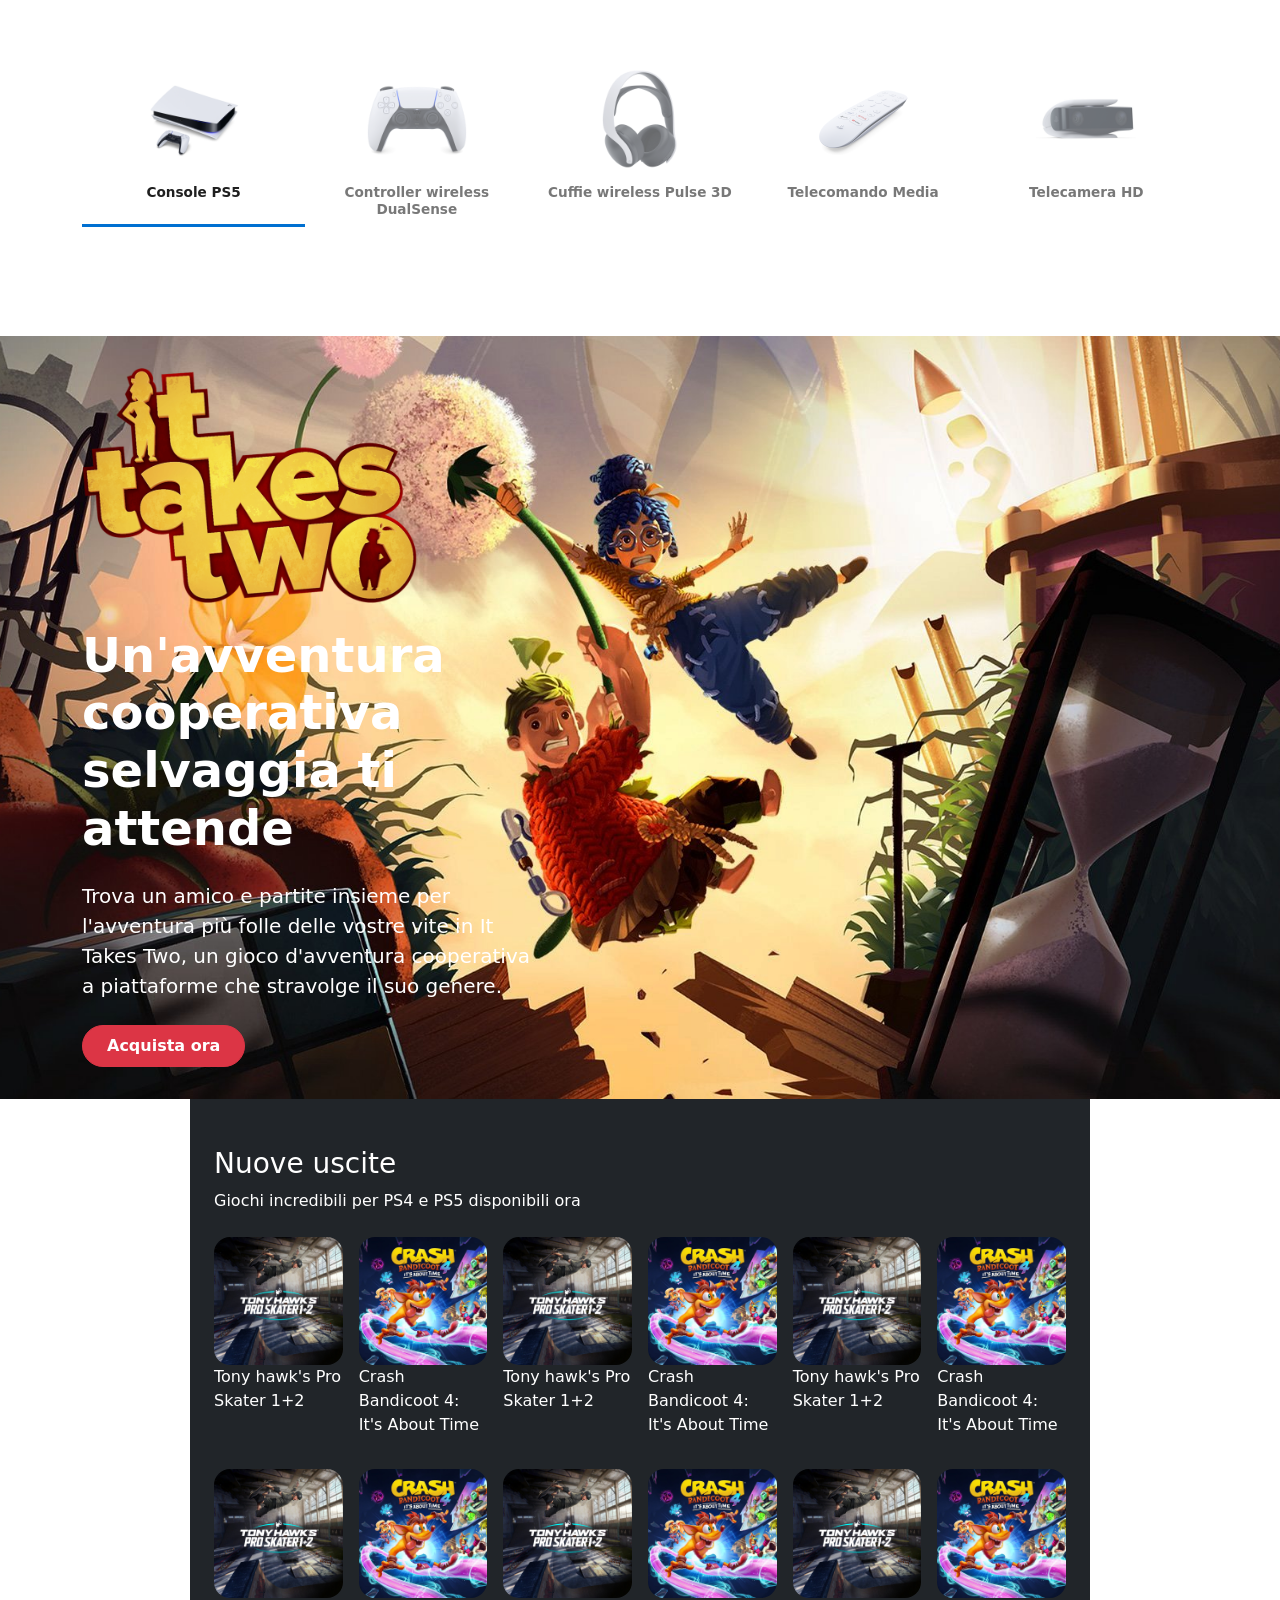
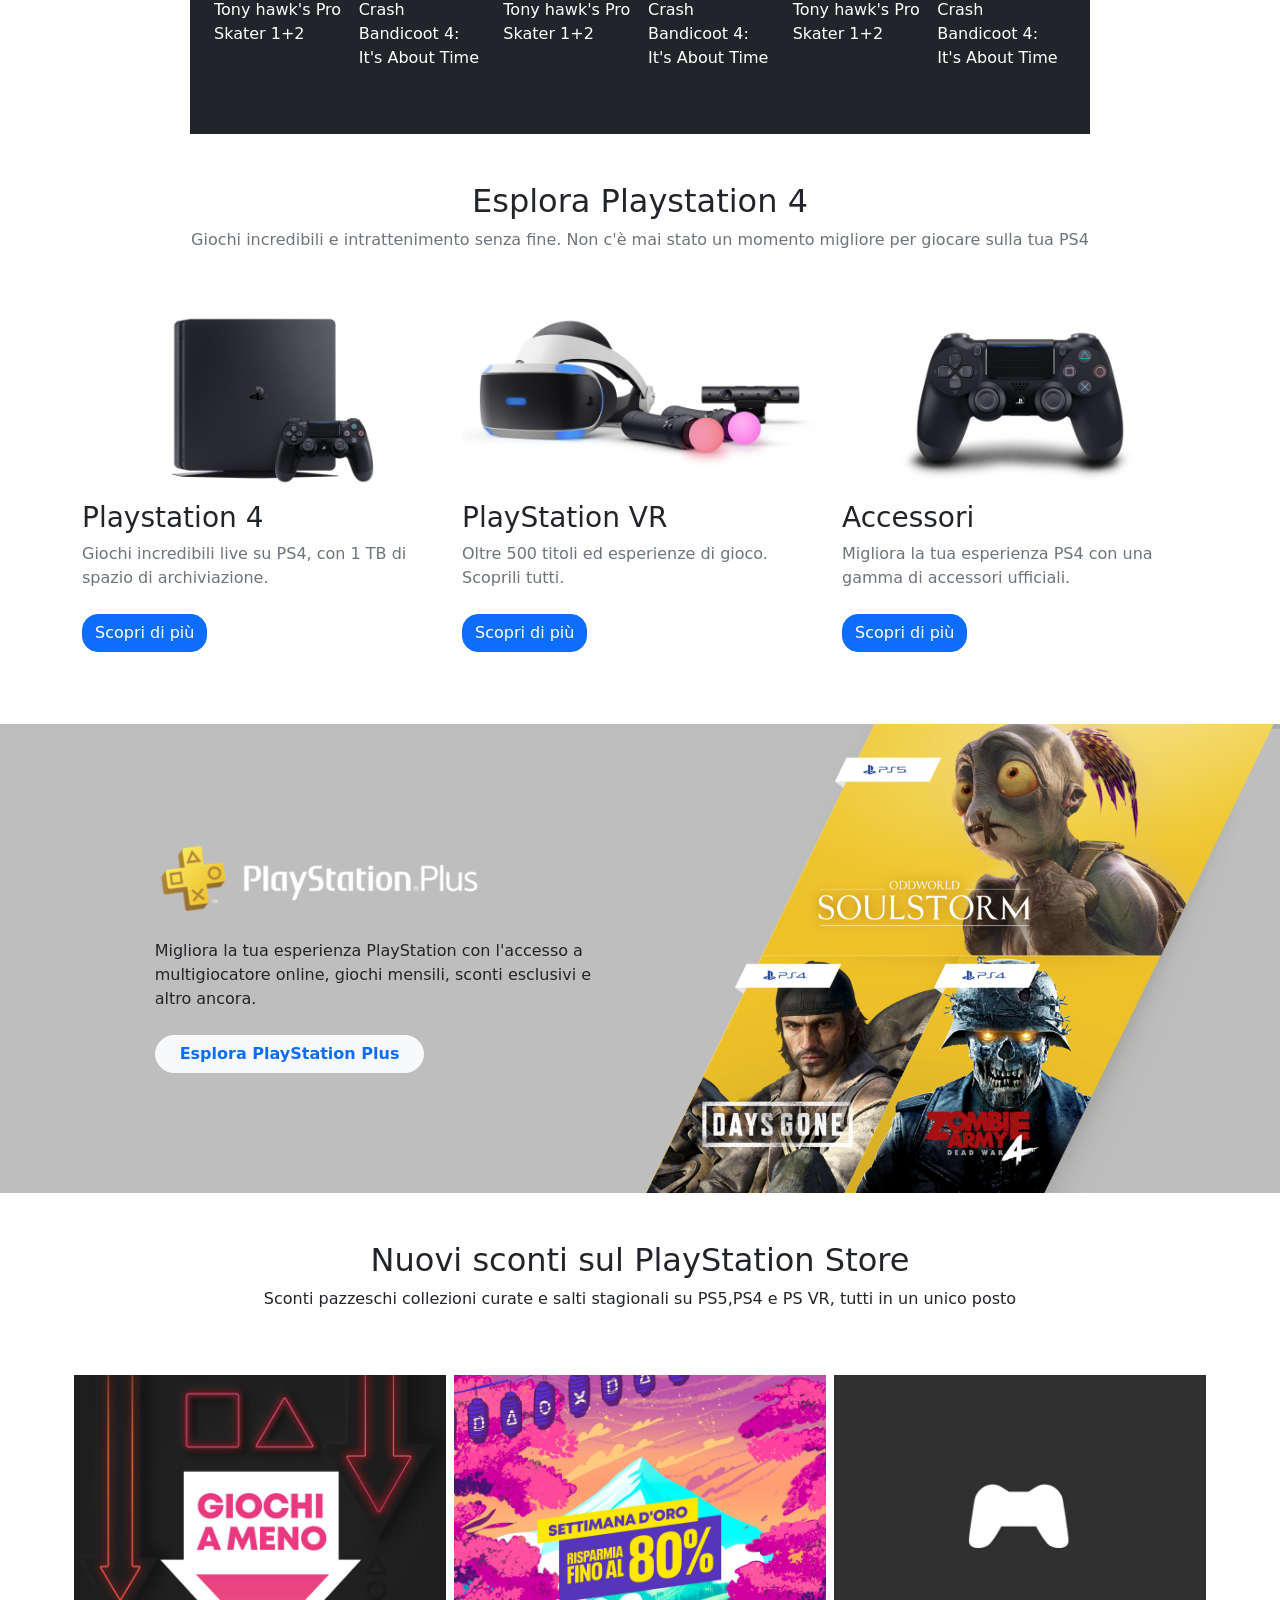
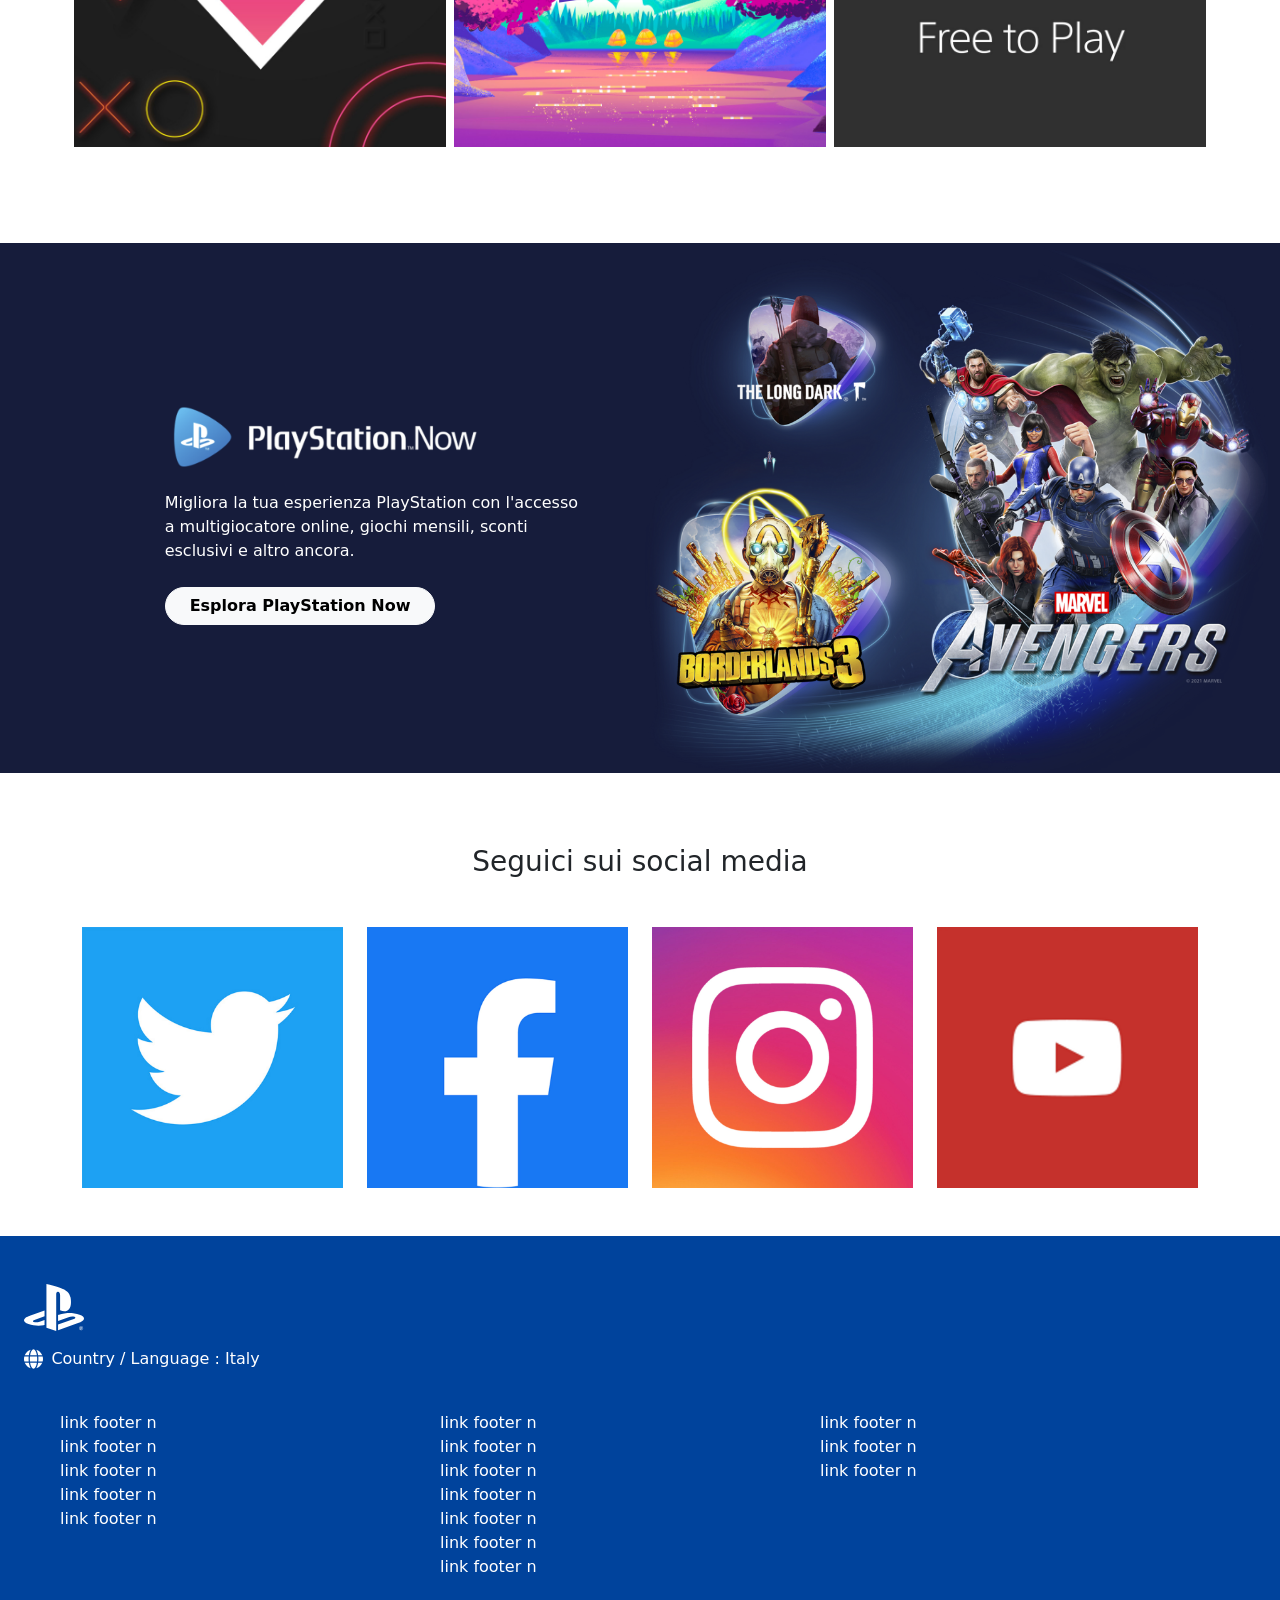
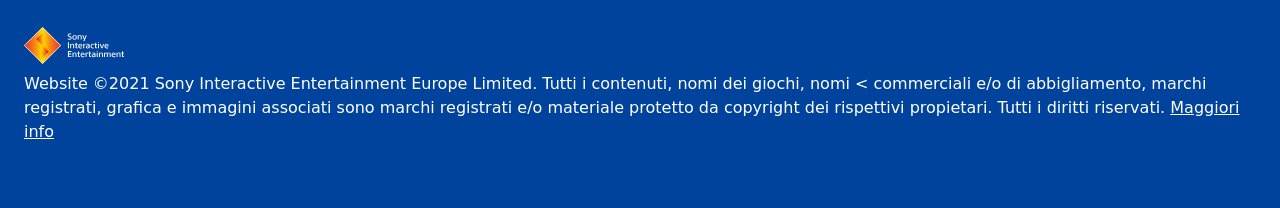
==== commit 80a73db7: "add login page attempt and code polishing" ====
--- a/index.html
+++ b/index.html
@@ -19,11 +19,12 @@
     <div class="bg-black d-flex justify-content-end py-2 px-4 ">
         <img src="./img/sony_logo.svg" class="img-fluid" style="height:25px" alt="Sony logo">
     </div>
+</header>
 
     <!-- NavBar  -->
-    <nav class="navbar navbar-expand-lg bg-body-tertiary">
+    <nav class="navbar navbar-expand-lg sticky-top">
         <div class="container-fluid">
-            <a class="navbar-brand" href="#">
+            <a class="navbar-brand" href="./index.html">
                 <img src="./img/play_logo.svg" class="img-fluid" alt="Play logo" style="height: 40px;" />
             </a>
 
@@ -98,7 +99,7 @@
                         </ul>
                     </div>
 
-                    <button class="btn btn-dark mx-2 rounded-pill px-4" type="button">Accedi</button>
+                    <a href="./login.html" class="btn btn-dark mx-2 rounded-pill px-4" type="button">Accedi</a>
                     <img src="./img/lens.svg" alt="Cerca" style="height: 25px; cursor: pointer;" class="ms-2">
                 </div>
             </div>
@@ -106,7 +107,6 @@
     </nav>
     <!-- NavEnd -->
 
-</header>
 <!-- first jumbo -->
 <main>
     <section class="returnal-container d-flex align-items-center">
--- a/style.css
+++ b/style.css
@@ -145,6 +145,36 @@
 
 }
 
+/* login page try */
+
+.bg-dark {
+    background-color: #1a1e20;
+    max-width: 900px;
+}
+
+.login-screen {
+    min-height: 100vh;
+    background: radial-gradient(circle, #3f72a6 0%, #000000 100%);
+}
 
 
+.form-control-custom {
+    background: transparent;
+    border: none;
+    border-bottom: 2px solid rgba(71, 5, 5, 0.2);
+    border-radius: 0;
+    color: rgb(255, 255, 255);
+    width: 100%;
+    padding: 10px 0;
+    transition: border-color 0.3s;
+}
 
+.form-control-custom:focus {
+    outline: none;
+    border-bottom-color: #fff;
+}
+
+.qrcode-number{
+    letter-spacing: 1rem;
+}
+
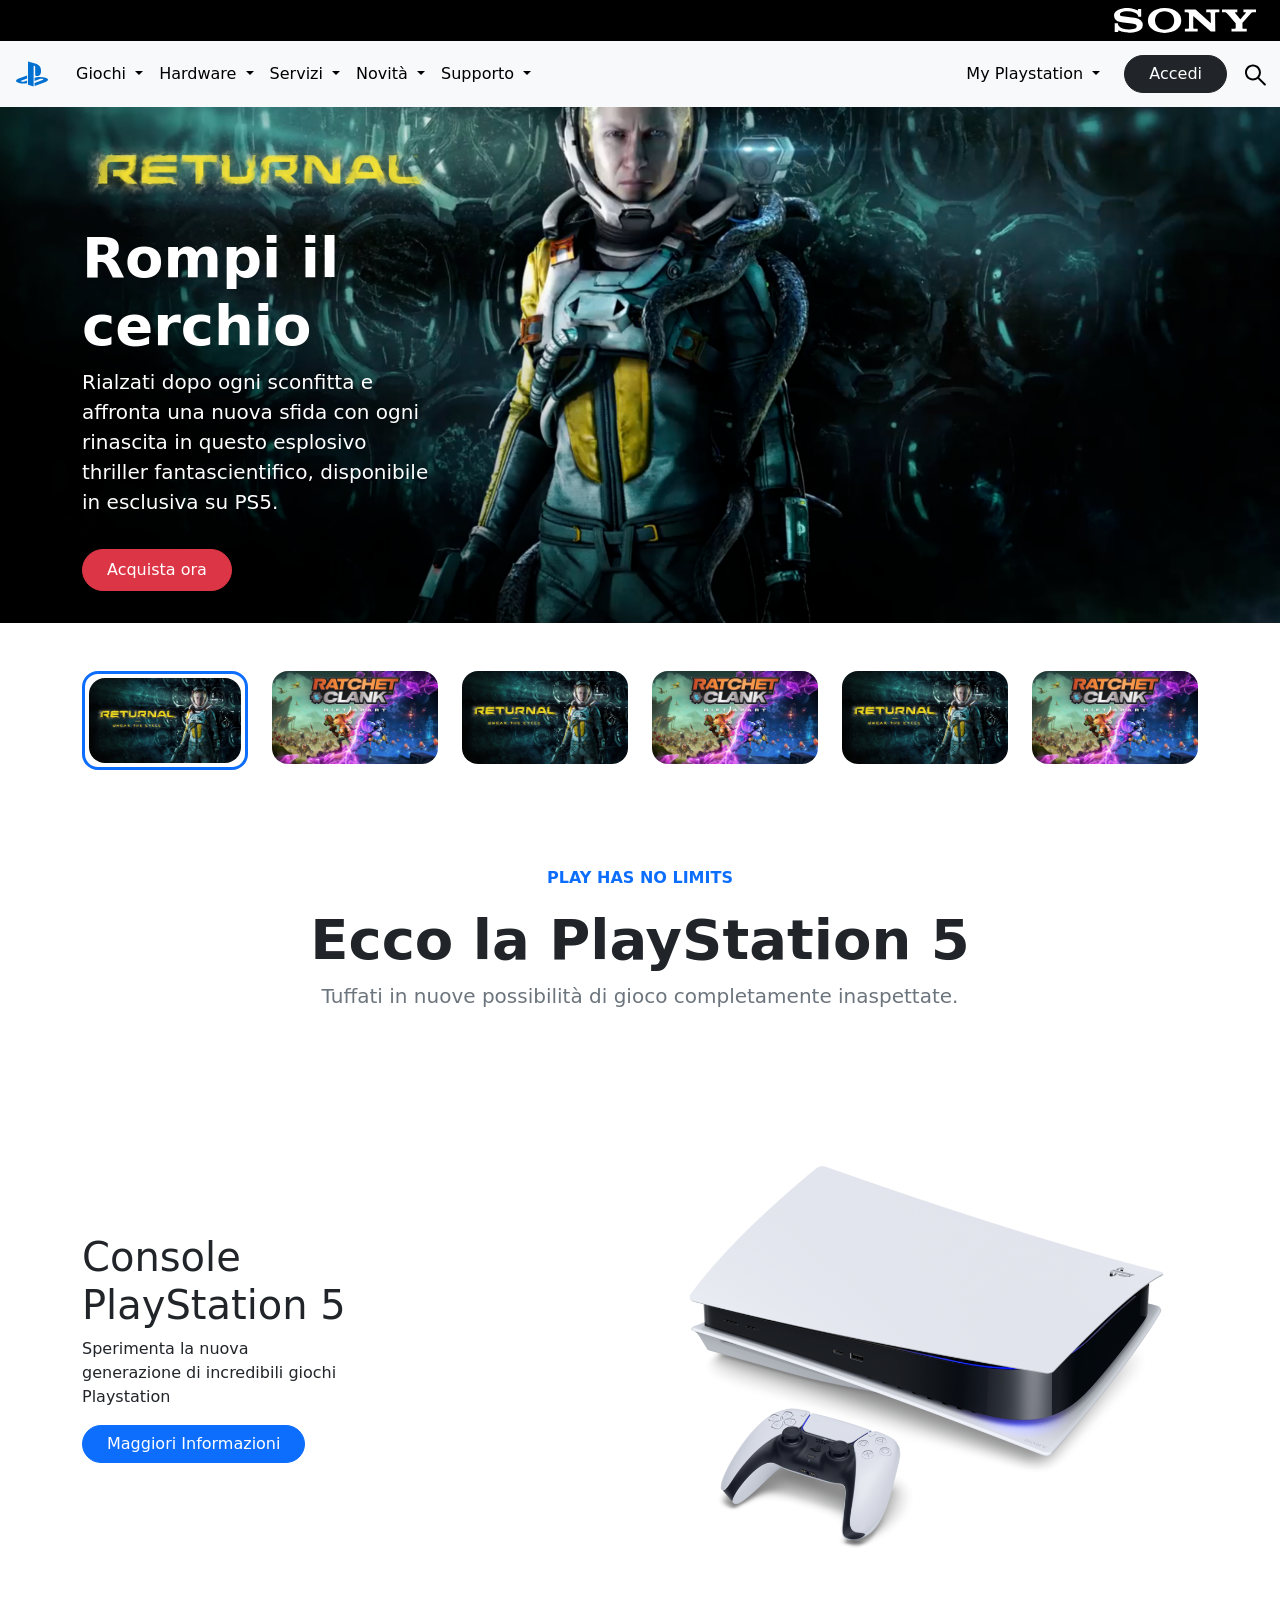
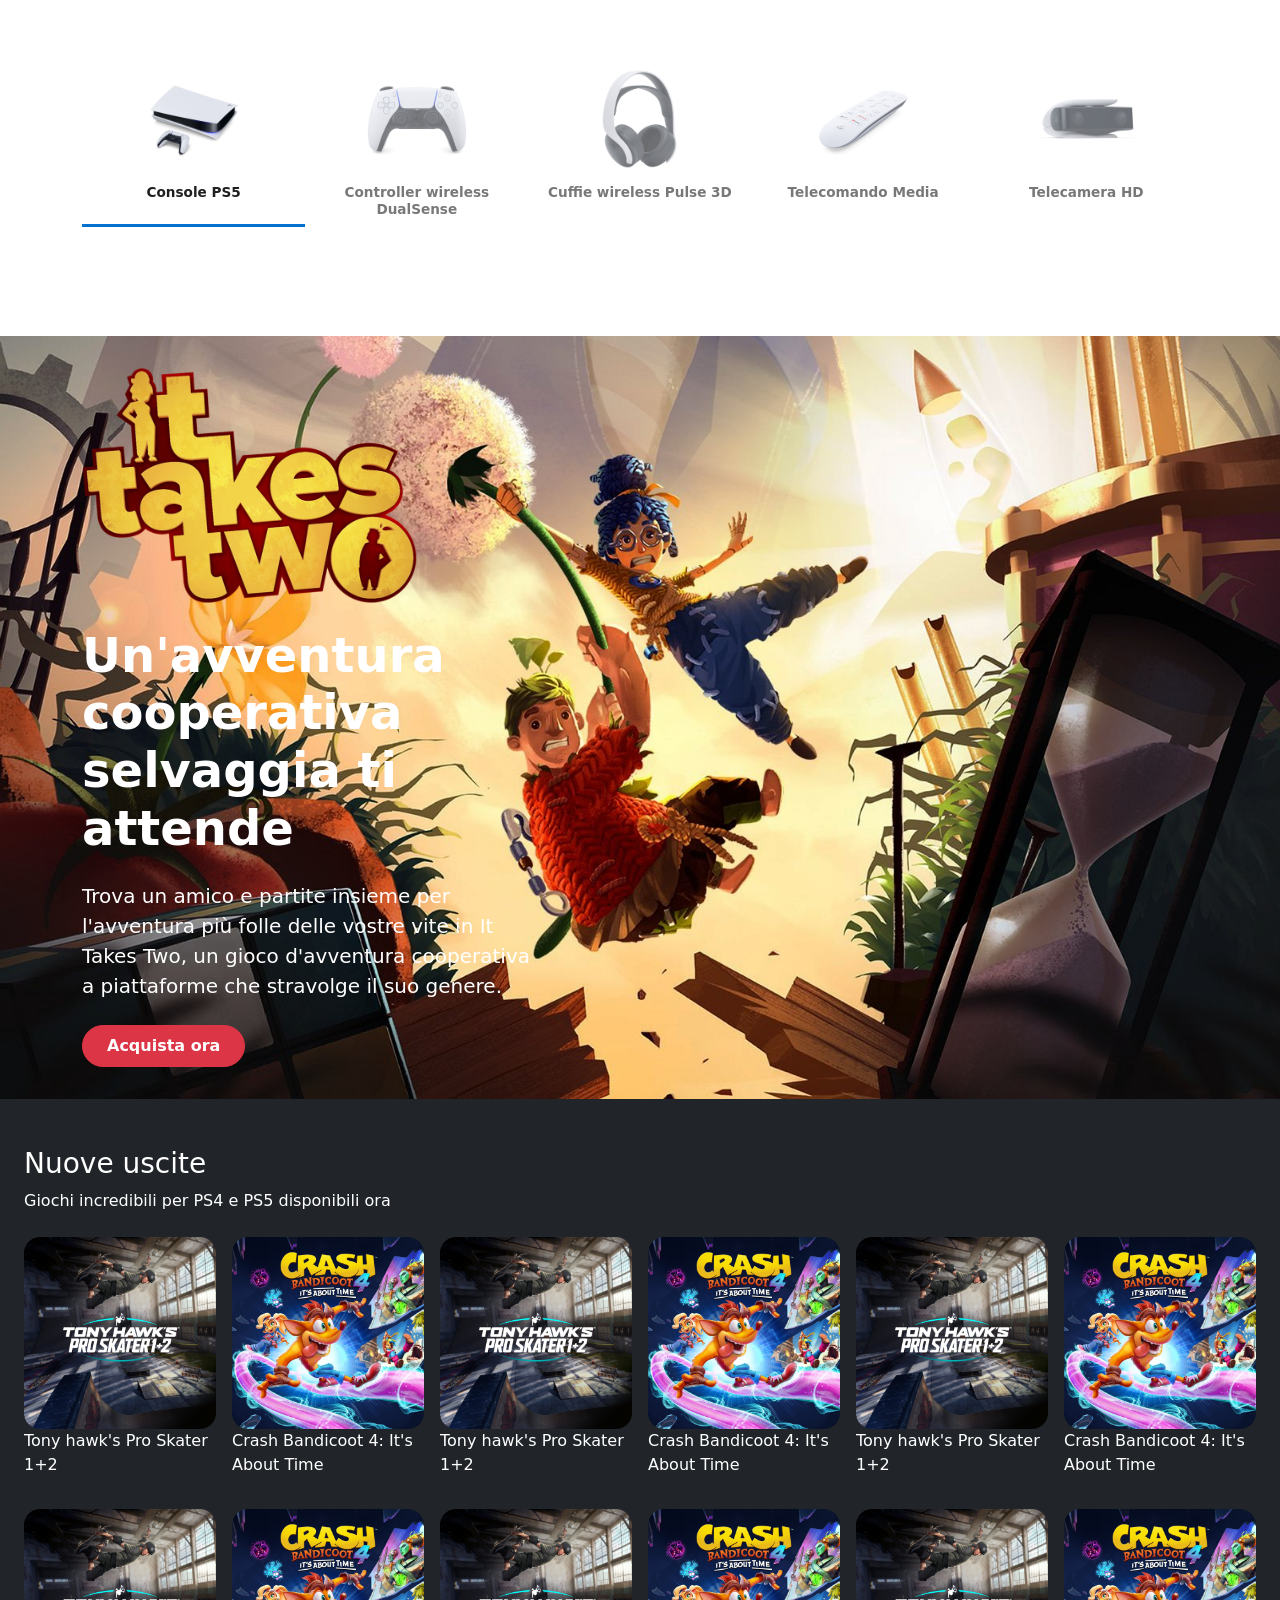
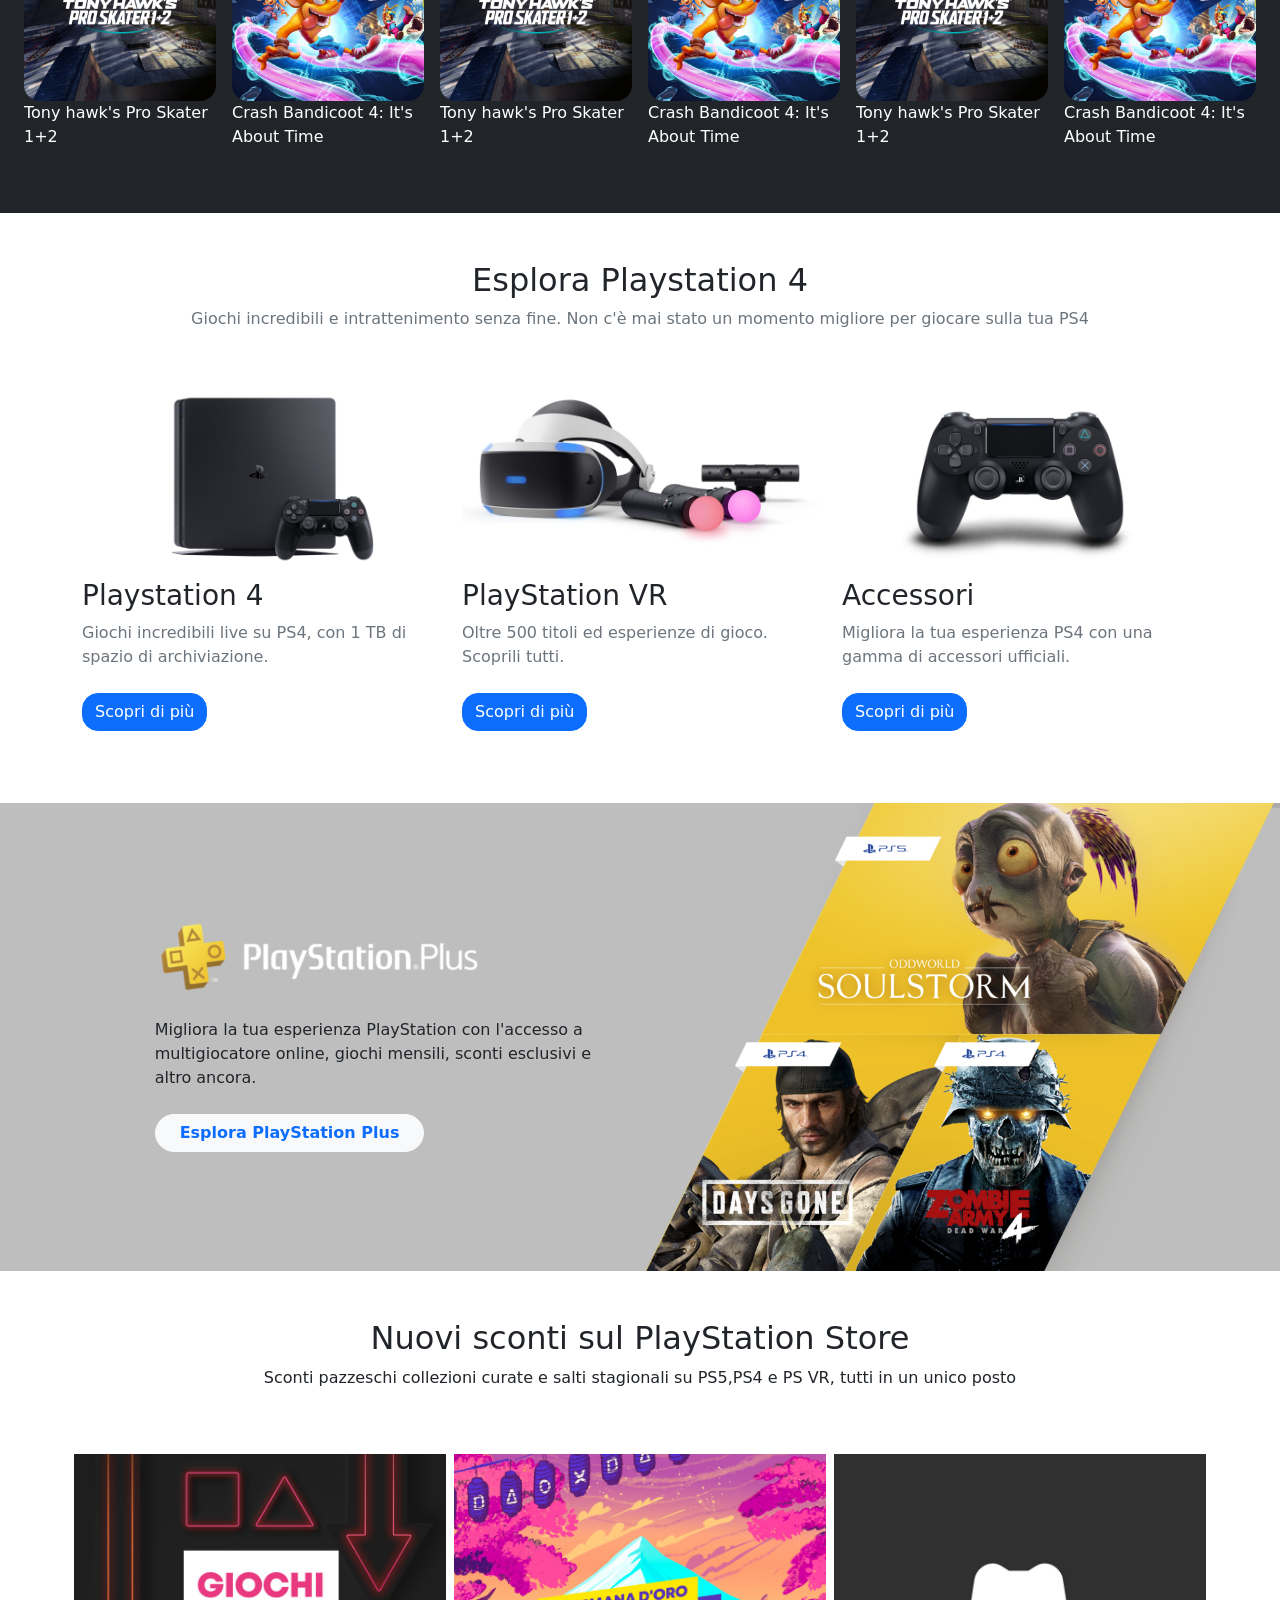
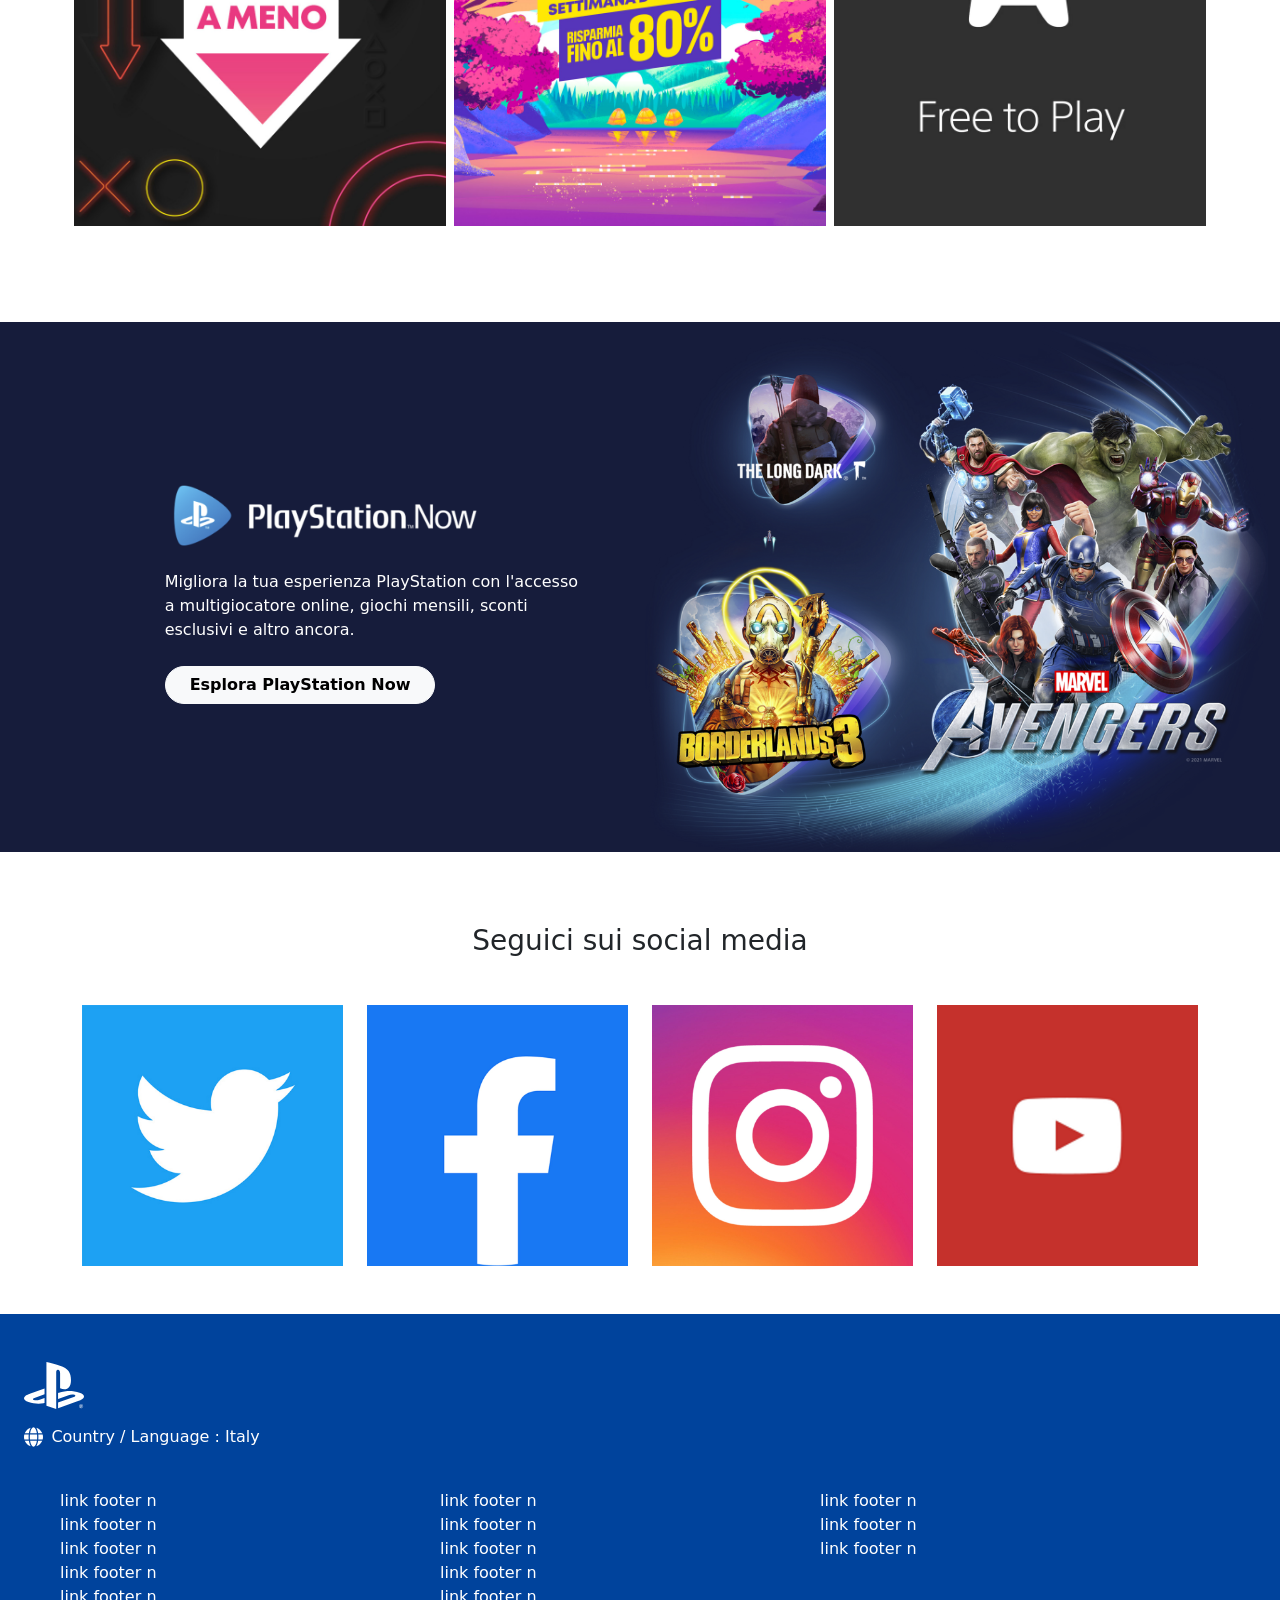
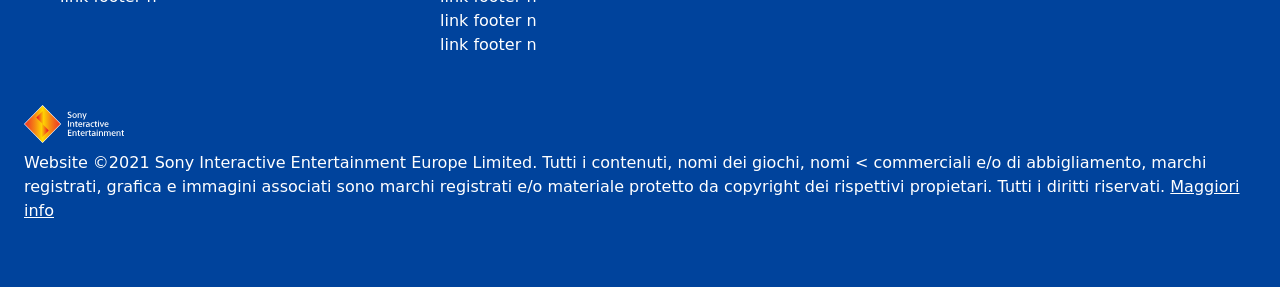
==== commit 2b22a631: "add code polishing" ====
--- a/index.html
+++ b/index.html
@@ -22,7 +22,7 @@
 </header>
 
     <!-- NavBar  -->
-    <nav class="navbar navbar-expand-lg sticky-top">
+    <nav class="navbar navbar-expand-lg bg-body-tertiary sticky-top">
         <div class="container-fluid">
             <a class="navbar-brand" href="./index.html">
                 <img src="./img/play_logo.svg" class="img-fluid" alt="Play logo" style="height: 40px;" />
@@ -287,7 +287,7 @@
 
 <!-- new release -->
 <div class="container-fluid bg-dark text-white py-5">
-    <div class="container">
+    <div class="container-fluid">
         <div class="new-releases mb-4">
             <h3>Nuove uscite</h3>
             <p>Giochi incredibili per PS4 e PS5 disponibili ora</p>
--- a/style.css
+++ b/style.css
@@ -147,7 +147,7 @@
 
 /* login page try */
 
-.bg-dark {
+.bg-dark-login {
     background-color: #1a1e20;
     max-width: 900px;
 }
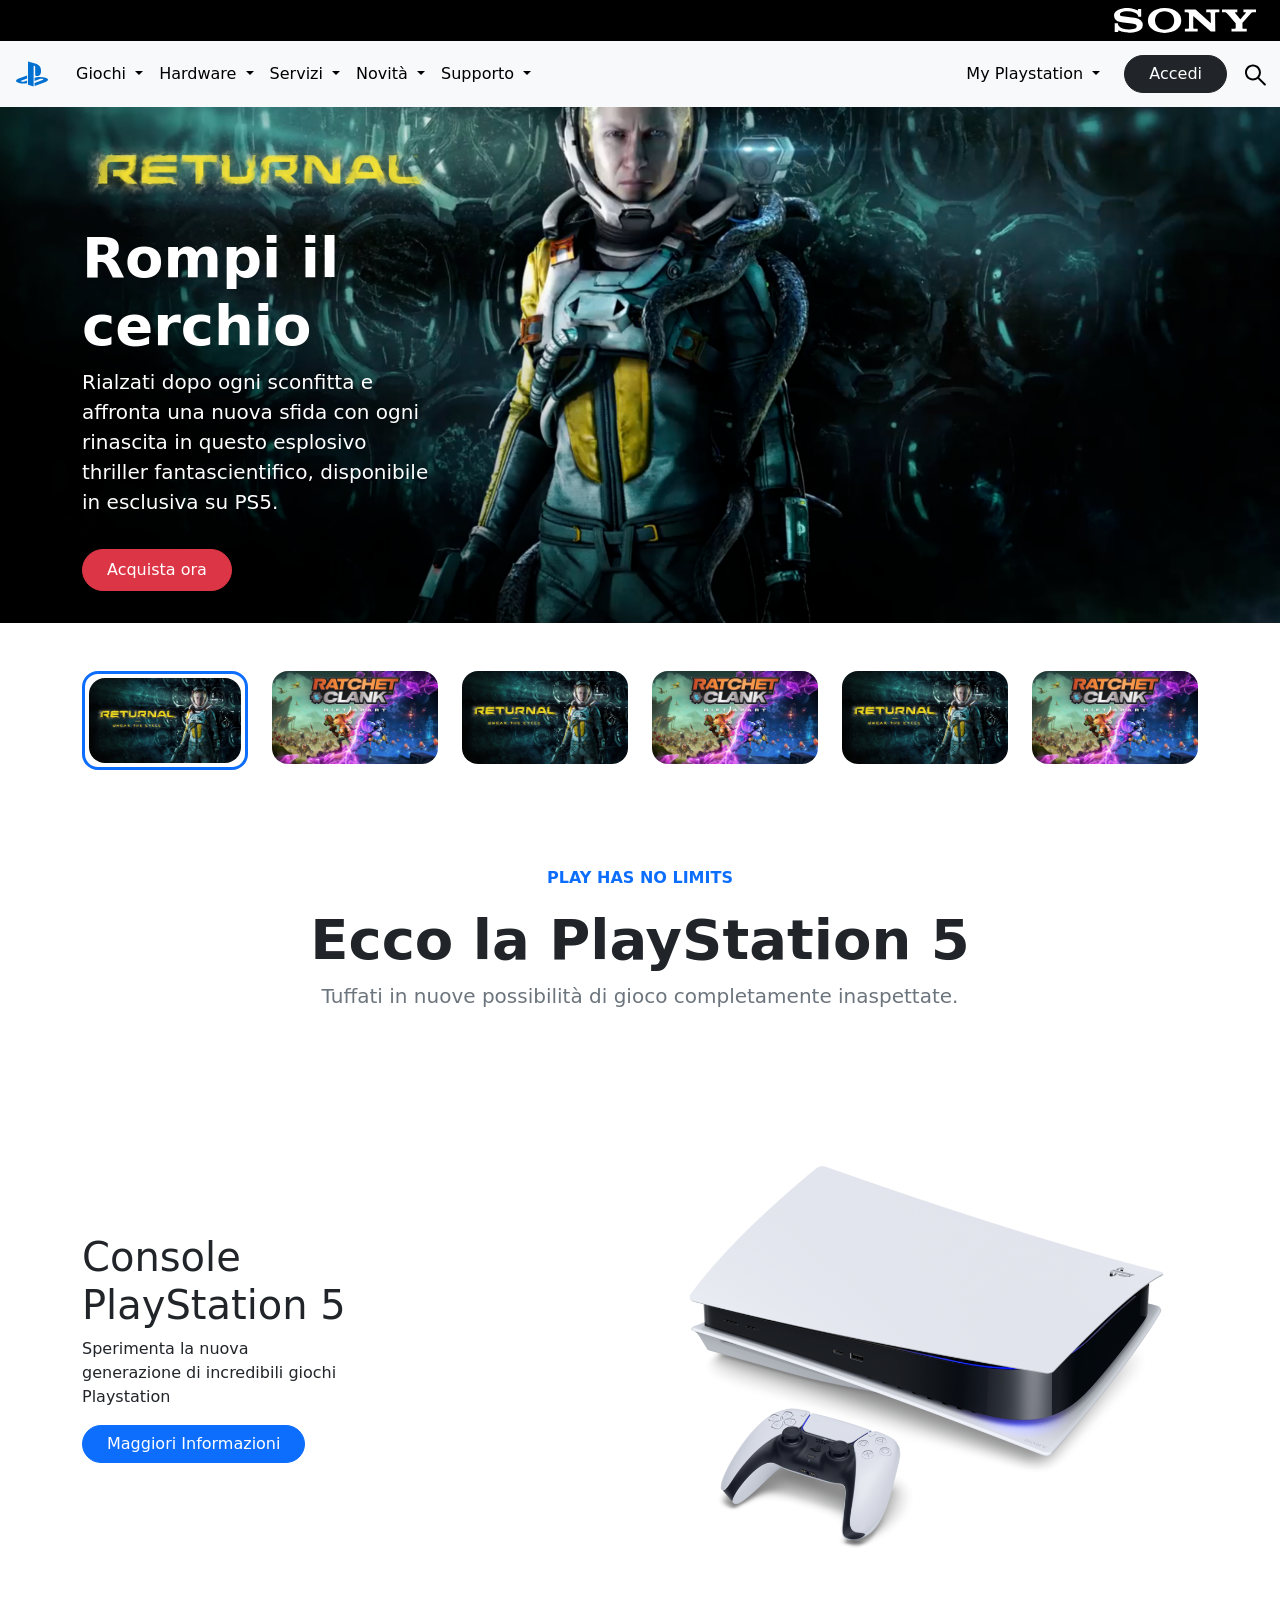
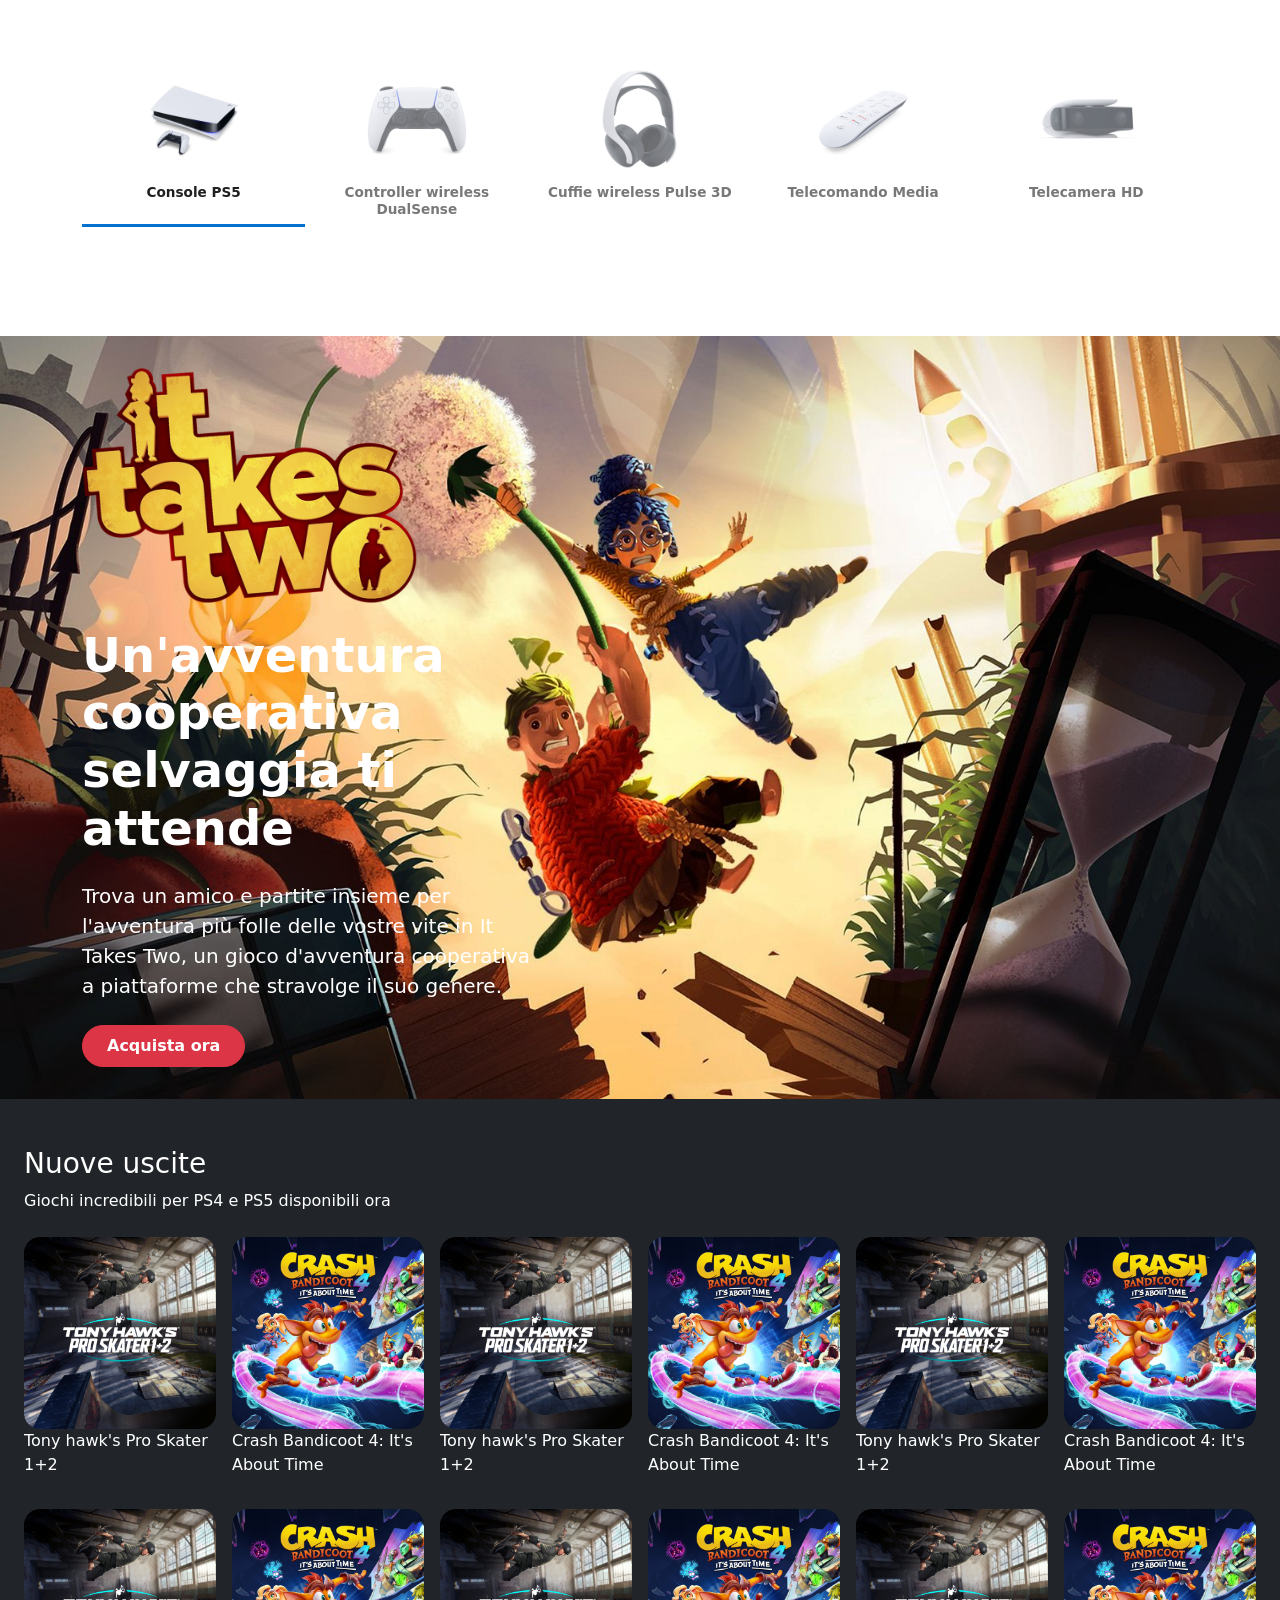
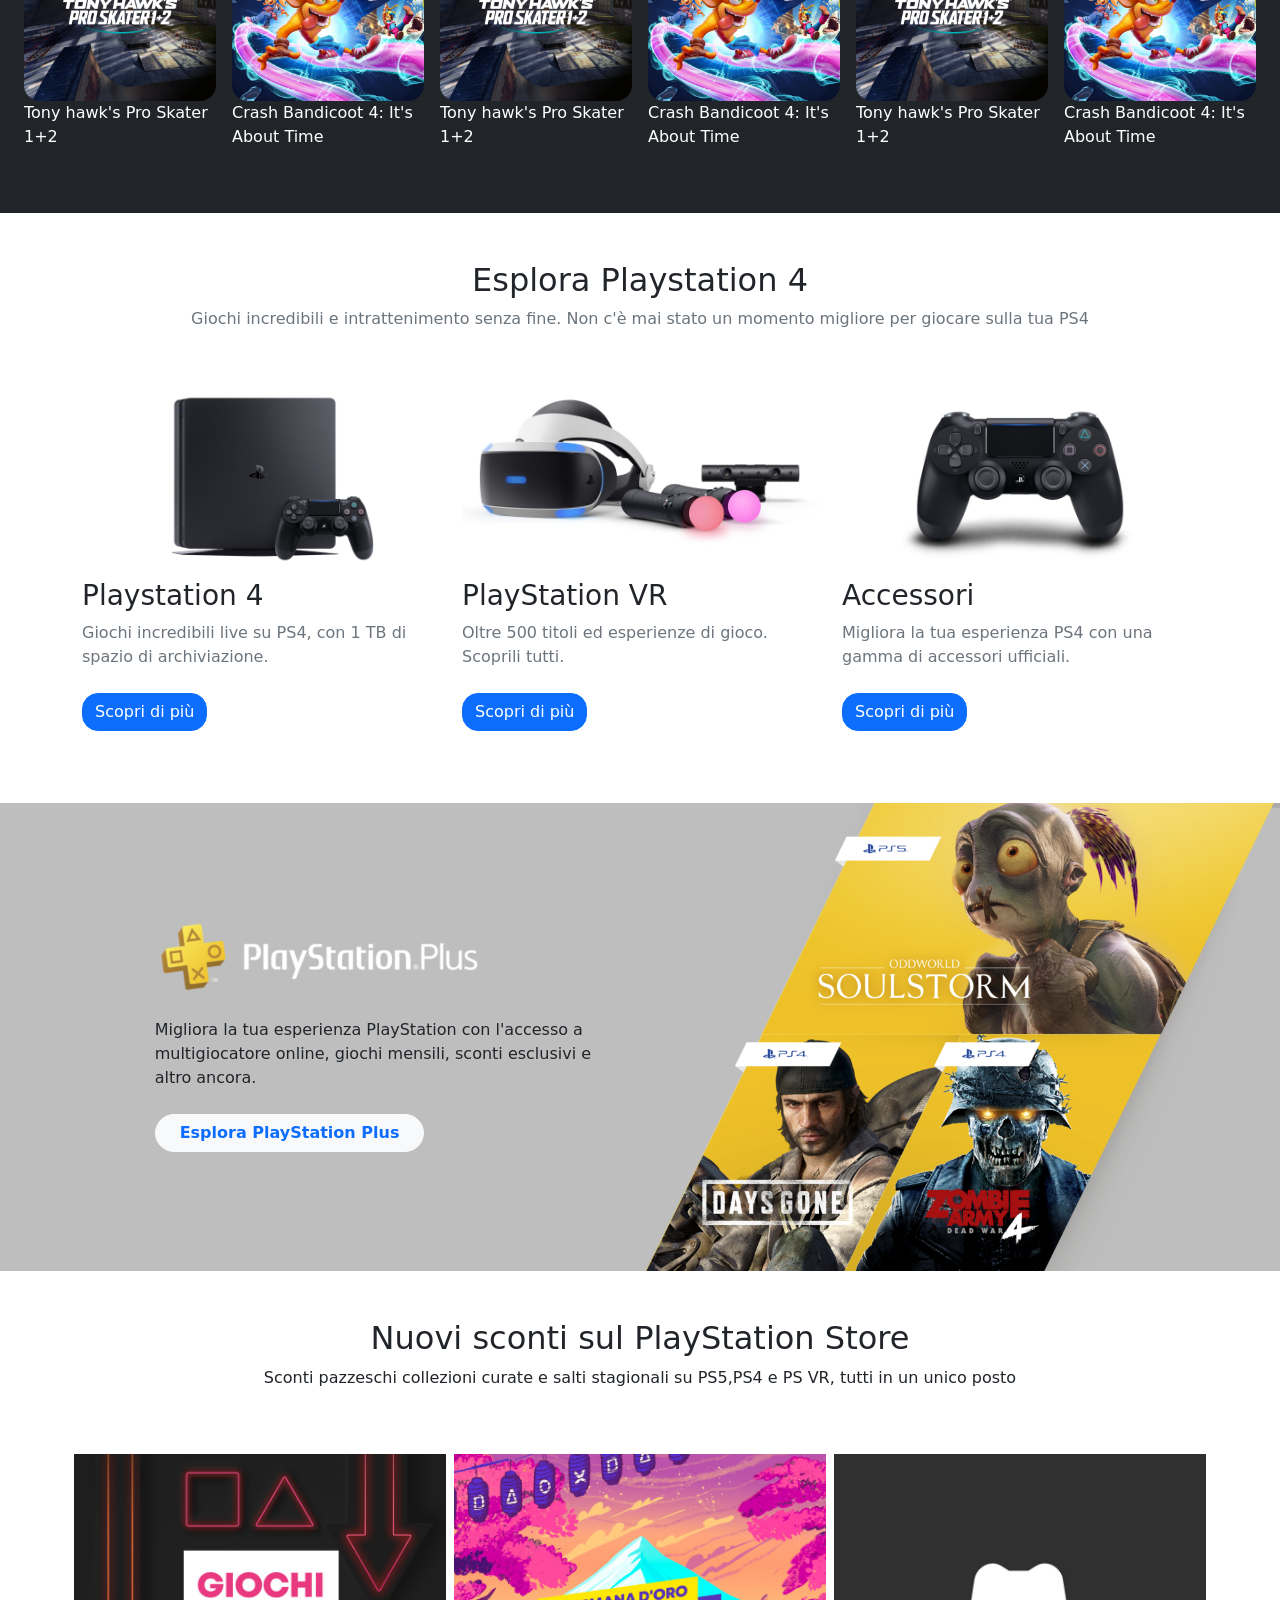
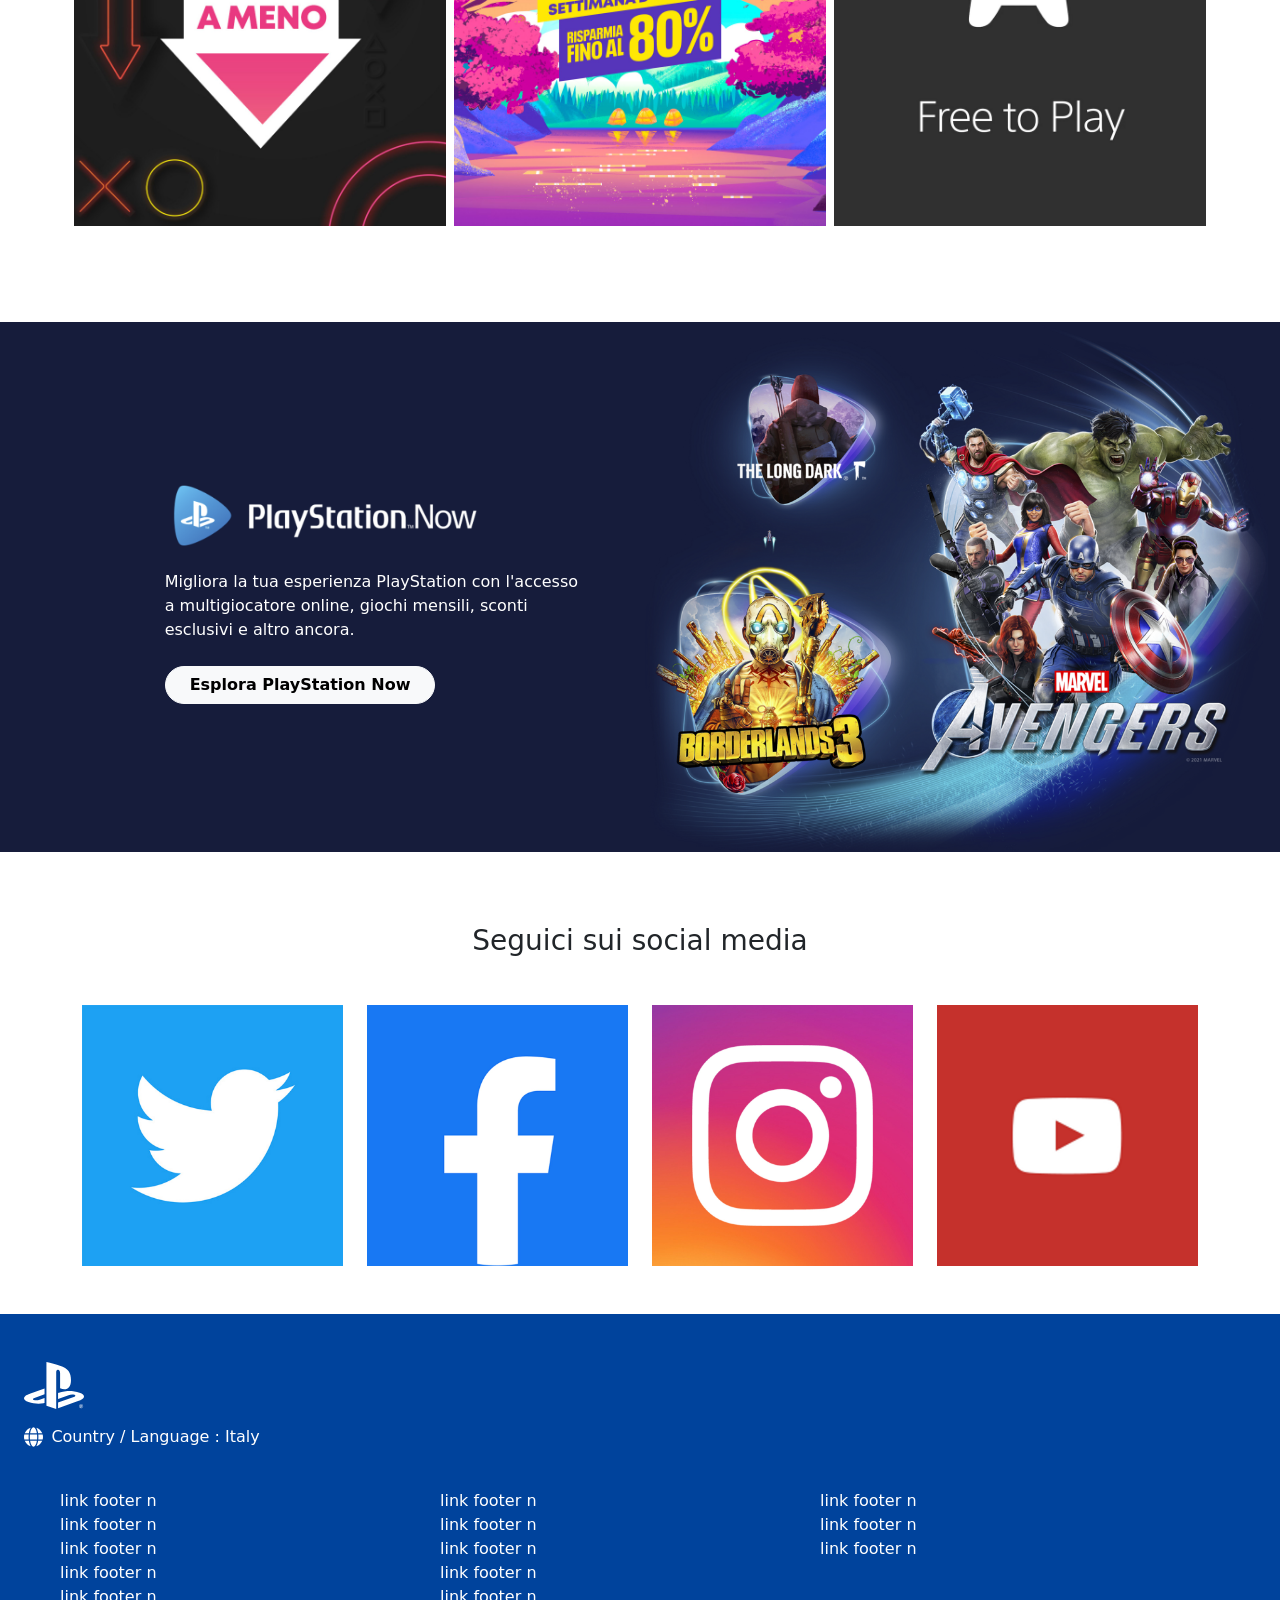
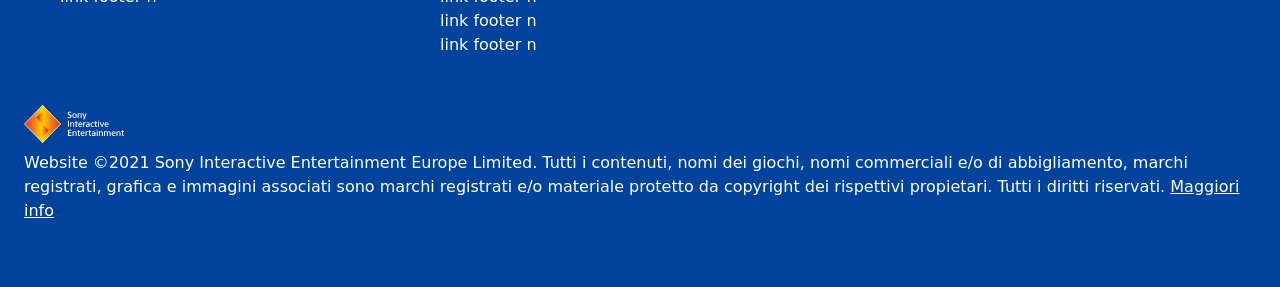
==== commit 287b41c8: "add text polishing" ====
--- a/index.html
+++ b/index.html
@@ -620,7 +620,7 @@
 
         <img src="./img/sie-logo.svg" alt="Sony Logo" class="sony-logo  mt-5">
         <p class="legal-info text-white mt-2 ">Website &copy;2021 Sony Interactive Entertainment Europe Limited. Tutti i
-            contenuti, nomi dei giochi, nomi < commerciali e/o di abbigliamento, marchi registrati, grafica e immagini
+            contenuti, nomi dei giochi, nomi commerciali e/o di abbigliamento, marchi registrati, grafica e immagini
                 associati sono marchi registrati e/o materiale protetto da copyright dei rispettivi propietari. Tutti i
                 diritti riservati. <a href="http://" target="_blank" rel="noopener noreferrer" class="text-white">
                 Maggiori info</a></p>
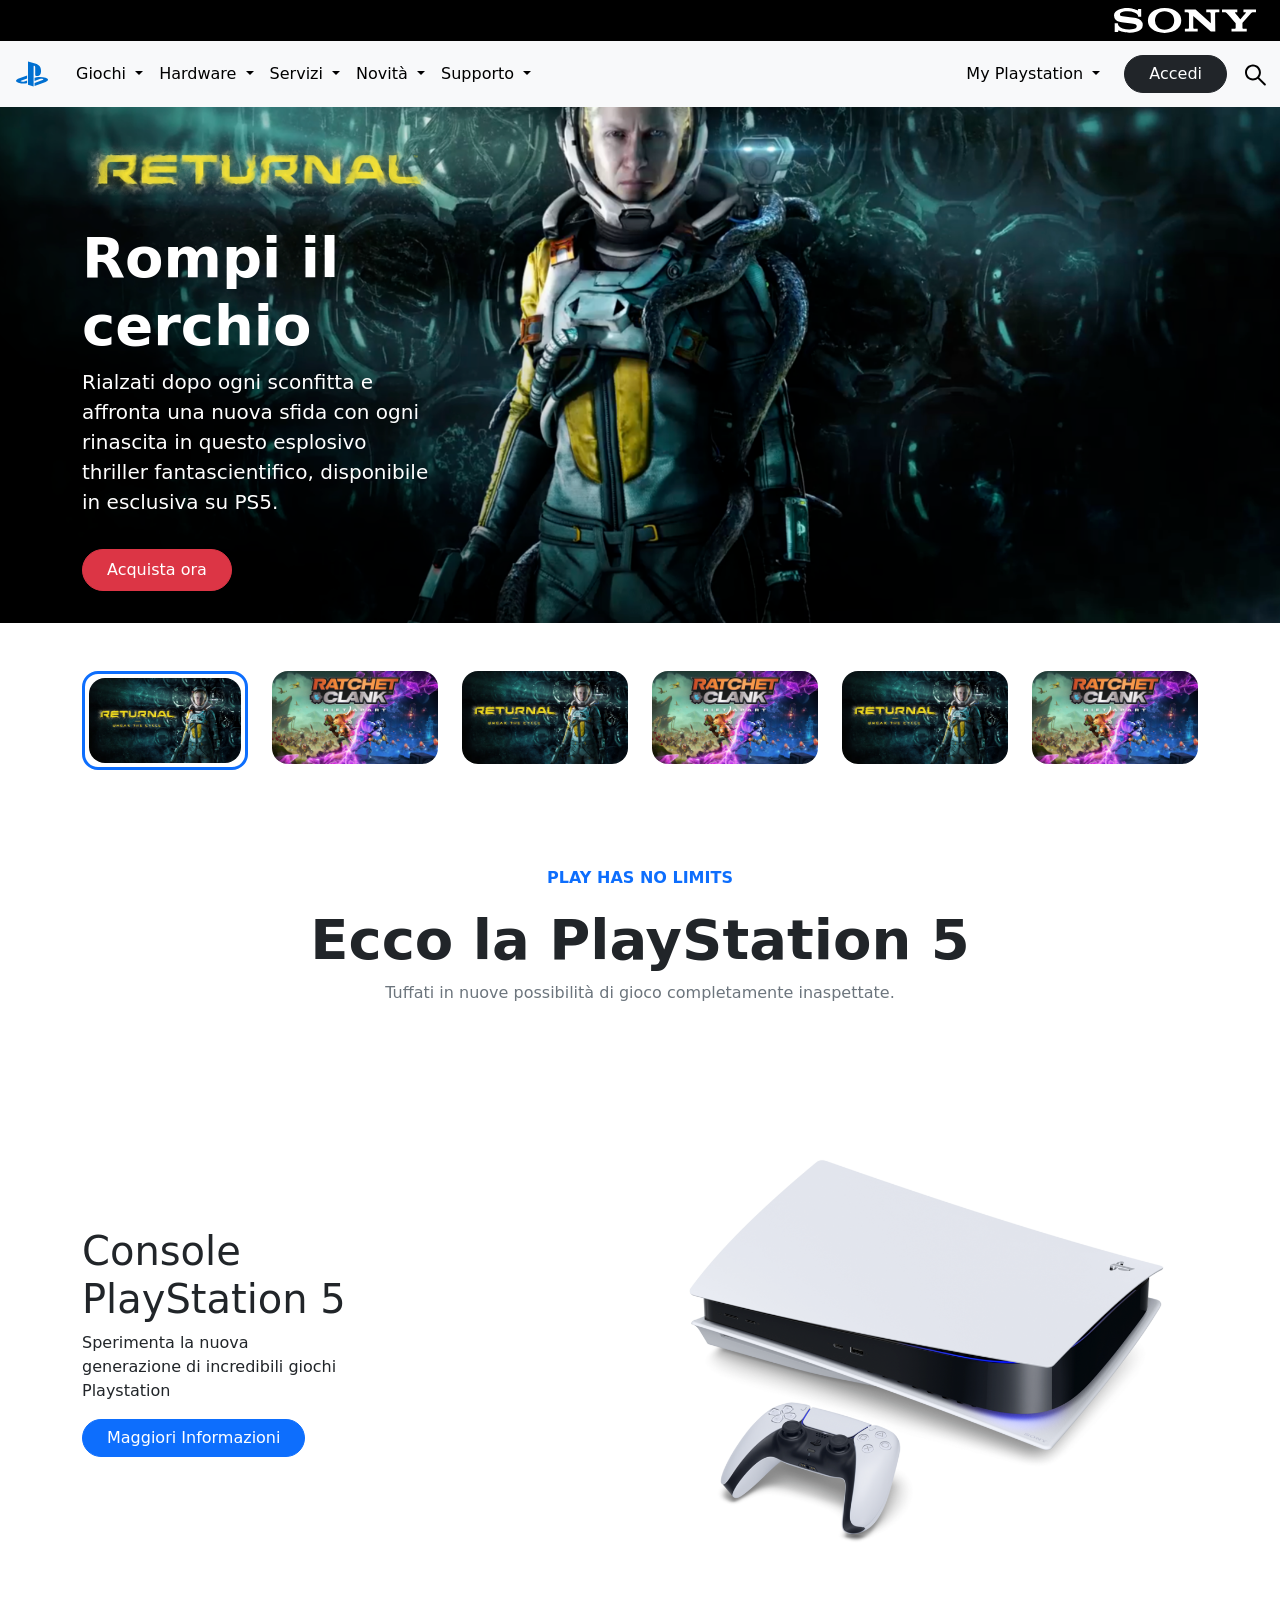
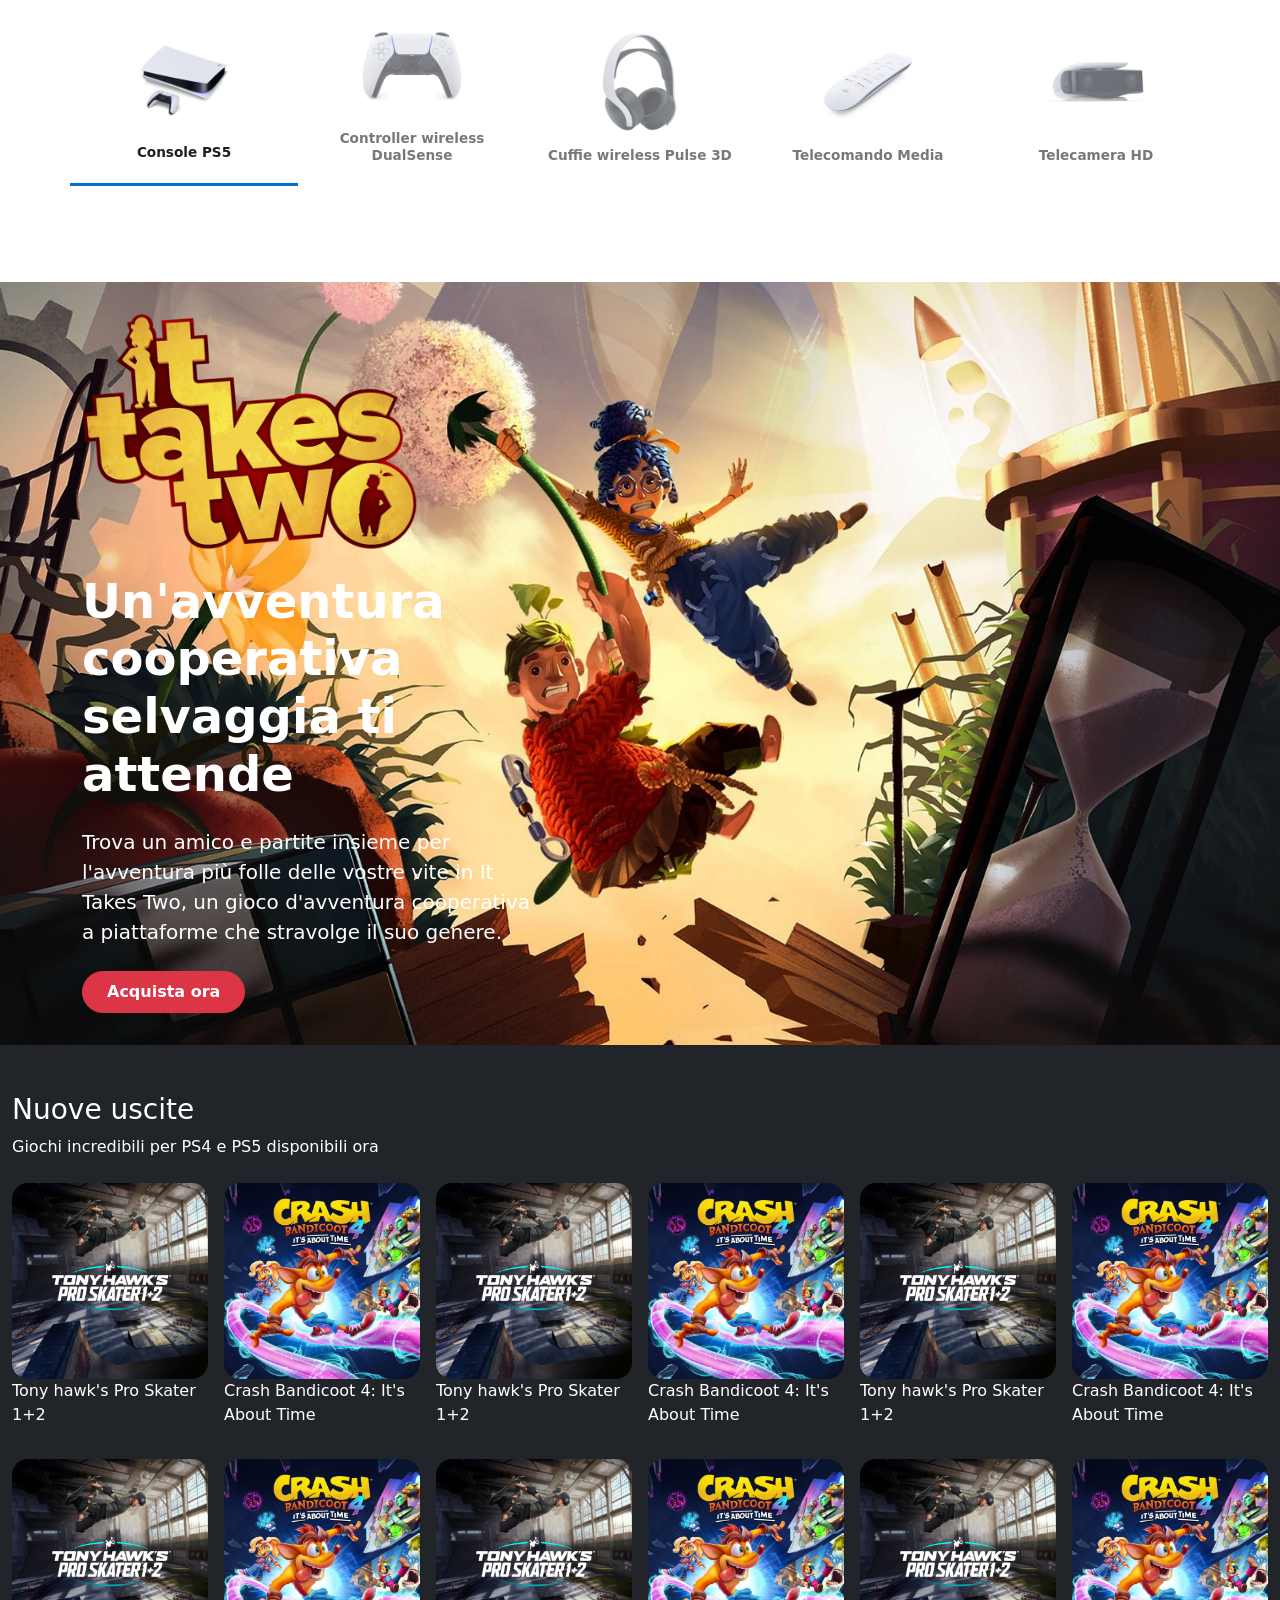
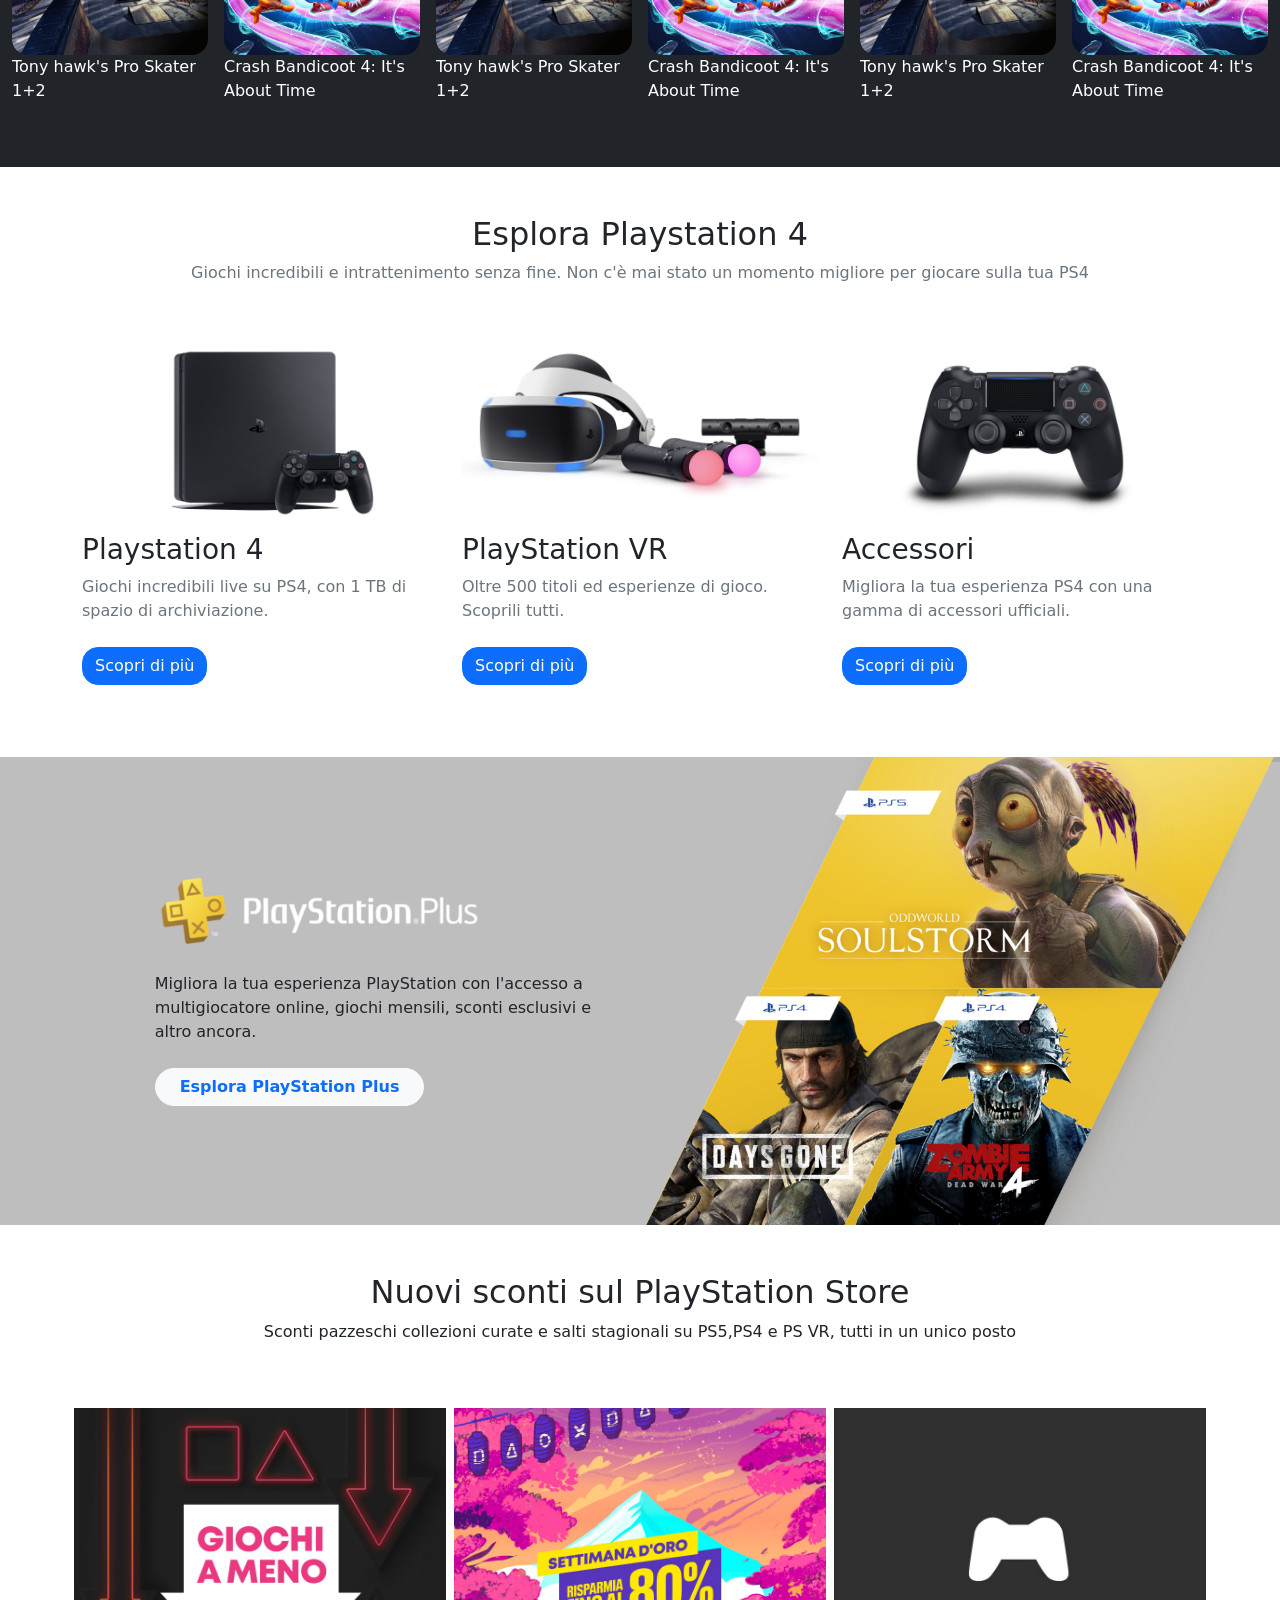
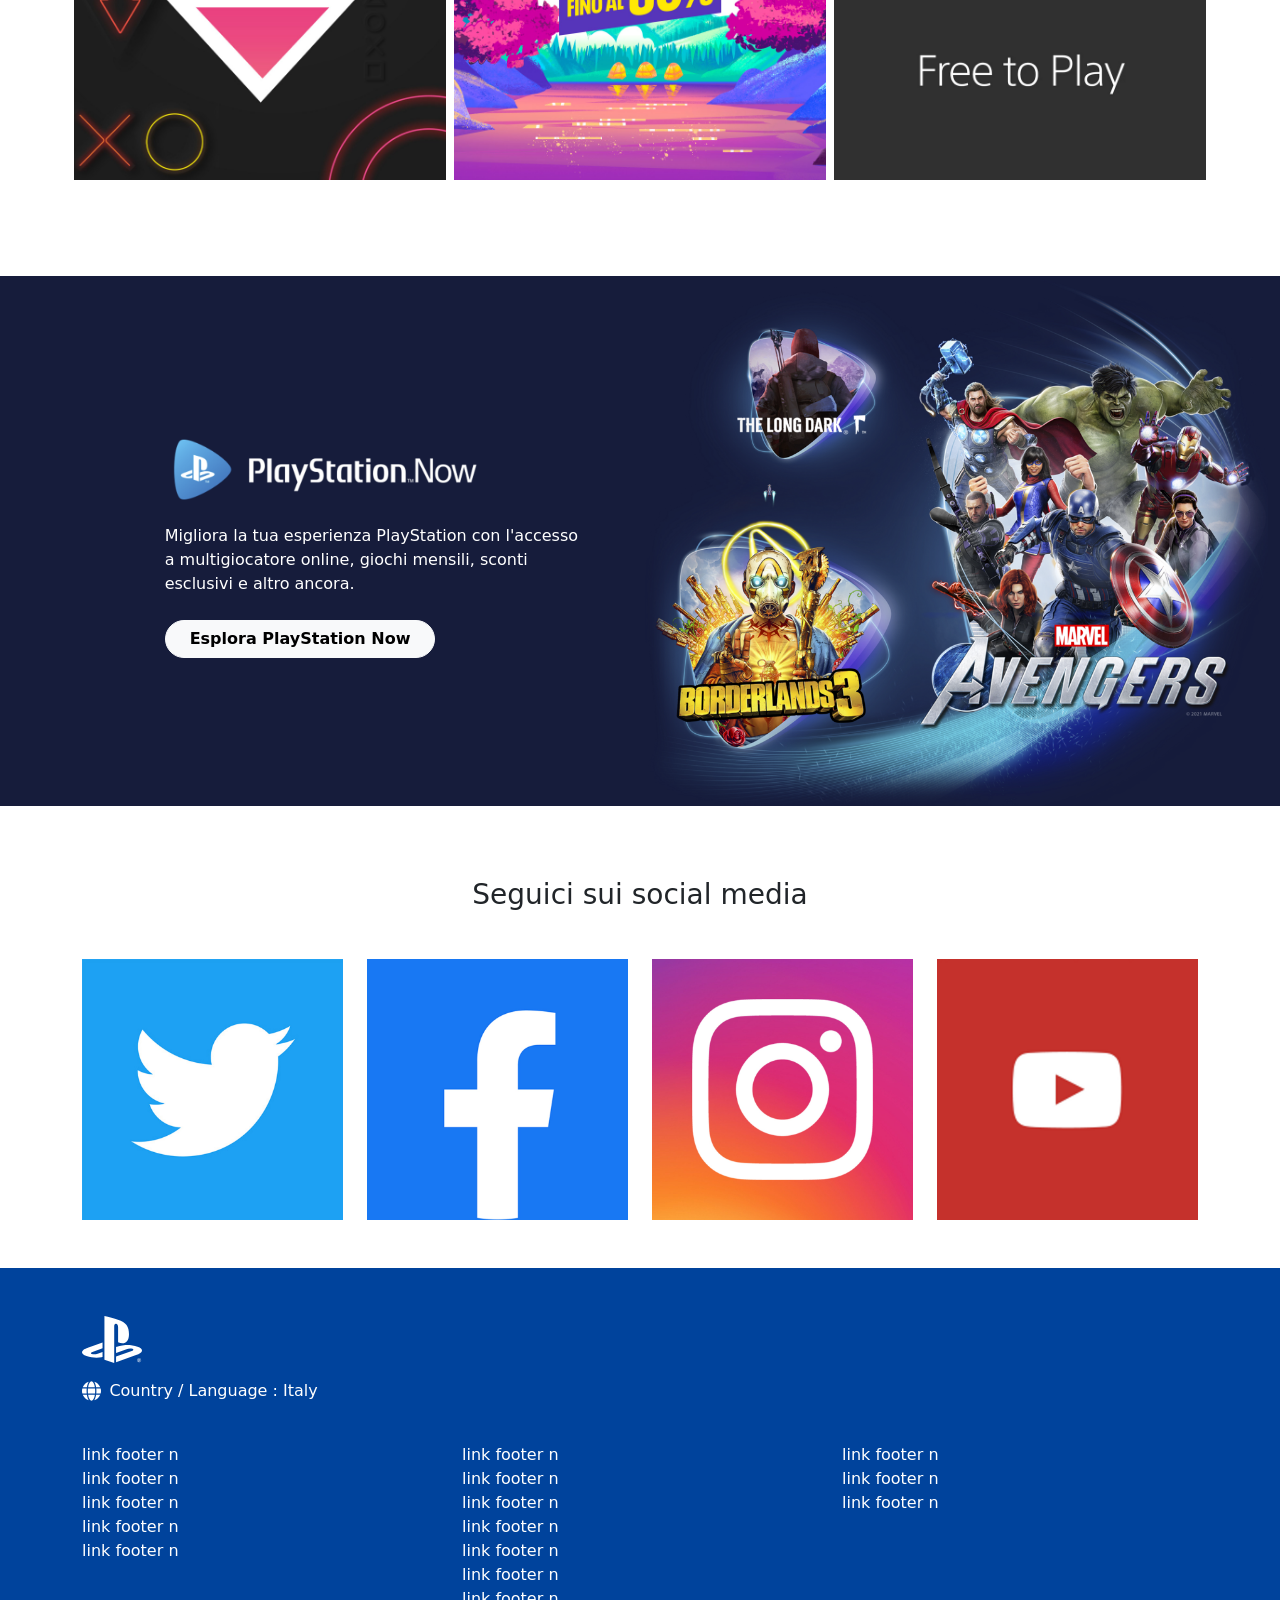
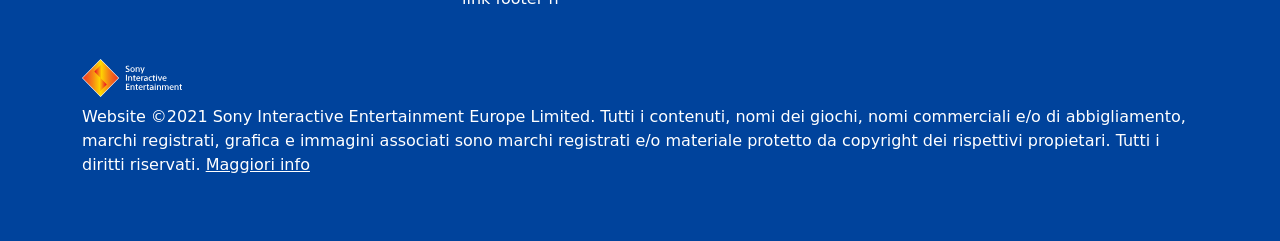
==== commit 0cebb897: "add code fixes and removed container nesting" ====
--- a/index.html
+++ b/index.html
@@ -179,7 +179,7 @@
 <section class="py-5">
     <div class="container d-flex flex-column align-items-center text-center">
 
-        <span class="playstation-text text-primary fw-bold tracking-widest">
+        <span class="playstation-text text-primary fw-bold">
             PLAY HAS NO LIMITS
         </span>
 
@@ -187,7 +187,7 @@
             Ecco la PlayStation 5
         </h1>
 
-        <p class="text-secondary lead">
+        <p class="text-secondary">
             Tuffati in nuove possibilità di gioco completamente inaspettate.
         </p>
 
@@ -214,8 +214,7 @@
             </div>
         </div>
 
-        <div class="container my-5">
-            <div class="row row-cols-lg-5 align-item-end g-4">
+            <div class="row row-cols-lg-5 align-items-end g-4">
 
                 <div class="playstation-product col-4 col-md col-lg active h-100">
                     <img src="./img/playstation-5-thumb.png"class="img-fluid"  alt="PS5">
@@ -253,7 +252,6 @@
                 </div>
 
             </div>
-        </div>
 
     </div>
 </section>
@@ -287,7 +285,6 @@
 
 <!-- new release -->
 <div class="container-fluid bg-dark text-white py-5">
-    <div class="container-fluid">
         <div class="new-releases mb-4">
             <h3>Nuove uscite</h3>
             <p>Giochi incredibili per PS4 e PS5 disponibili ora</p>
@@ -411,7 +408,7 @@
             <div class="row justify-content-center">
                 <div class="col-12 col-md-4 col-lg-4">
 
-                    <img src="./img/ps4-slim-homepage-image-block.jpg" alt="ps4">
+                    <img src="./img/ps4-slim-homepage-image-block.jpg" class="img-fluid" alt="ps4">
 
                     <div class="text-title text-start">
                         <h3>Playstation 4</h3>
@@ -513,7 +510,6 @@
 
 <div class="container-fluid play-now">
     <section>
-        <div class="container-fluid g-0">
             <div class="row align-items-center g-0">
 
                 <div class="col-12  col-md-4 col-lg-5 offset-lg-1 p-5 text-white">
@@ -574,19 +570,18 @@
 
 
 <!-- footer start -->
-<footer>
-
-    <div class="container-fluid footer py-5 ps-4">
-
-        <img class="footer.logo" src="./img/ps-footer.svg" alt="logo">
+<footer class="footer py-5">
+
+    <div class="container">
+
+        <img class="footer-logo" src="./img/ps-footer.svg" alt="logo">
 
         <div class="d-flex align-items-center mt-3">
             <img src="./img/language-globe.svg" class="global-language" alt="" style="height: 20px;">
             <span class="language ms-2 text-white">Country / Language : Italy</span>
         </div>
 
-        <div class="container mt-4 mx-4 ">
-            <div class="row">
+            <div class="row mt-4">
                 <div class="col-12 col-md-4 text-white footer-link mt-3">
 
                     <a href="http://" target="_blank" rel="noopener noreferrer" class="d-block">link footer n</a>
@@ -616,8 +611,7 @@
 
                 </div>
             </div>
-        </div>
-
+       
         <img src="./img/sie-logo.svg" alt="Sony Logo" class="sony-logo  mt-5">
         <p class="legal-info text-white mt-2 ">Website &copy;2021 Sony Interactive Entertainment Europe Limited. Tutti i
             contenuti, nomi dei giochi, nomi commerciali e/o di abbigliamento, marchi registrati, grafica e immagini
@@ -626,17 +620,8 @@
                 Maggiori info</a></p>
     </div>
 
-
 </footer>
 <!-- footer end -->
-
-
-
-
-</div>
-
-</div>
-
 
 <script src="https://cdn.jsdelivr.net/npm/bootstrap@5.3.8/dist/js/bootstrap.bundle.min.js"
     integrity="sha384-FKyoEForCGlyvwx9Hj09JcYn3nv7wiPVlz7YYwJrWVcXK/BmnVDxM+D2scQbITxI"
--- a/style.css
+++ b/style.css
@@ -10,24 +10,20 @@
   height: auto;
 }
 
-.hero-text {
-  color: white;
-  font-family: sans-serif;
-  font-size: 12px
-}
 
 .playstation-product {
   text-align: center;
   padding-bottom: 15px;
   opacity: 0.6;
+
 }
-
 
 .playstation-product img {
   max-width: 100px;
   height: auto;
   margin: 0 auto 15px auto;
 }
+
 
 .playstation-product h5 {
   font-size: 0.85rem;
@@ -161,7 +157,7 @@
 .form-control-custom {
     background: transparent;
     border: none;
-    border-bottom: 2px solid rgba(71, 5, 5, 0.2);
+    border-bottom: 2px solid rgba(71, 5, 5, 0);
     border-radius: 0;
     color: rgb(255, 255, 255);
     width: 100%;
@@ -171,10 +167,14 @@
 
 .form-control-custom:focus {
     outline: none;
-    border-bottom-color: #fff;
+    border-bottom-color: rgb(74, 138, 201);
 }
 
 .qrcode-number{
     letter-spacing: 1rem;
 }
 
+
+h1, h2, p {
+    overflow-wrap: break-word;
+}
